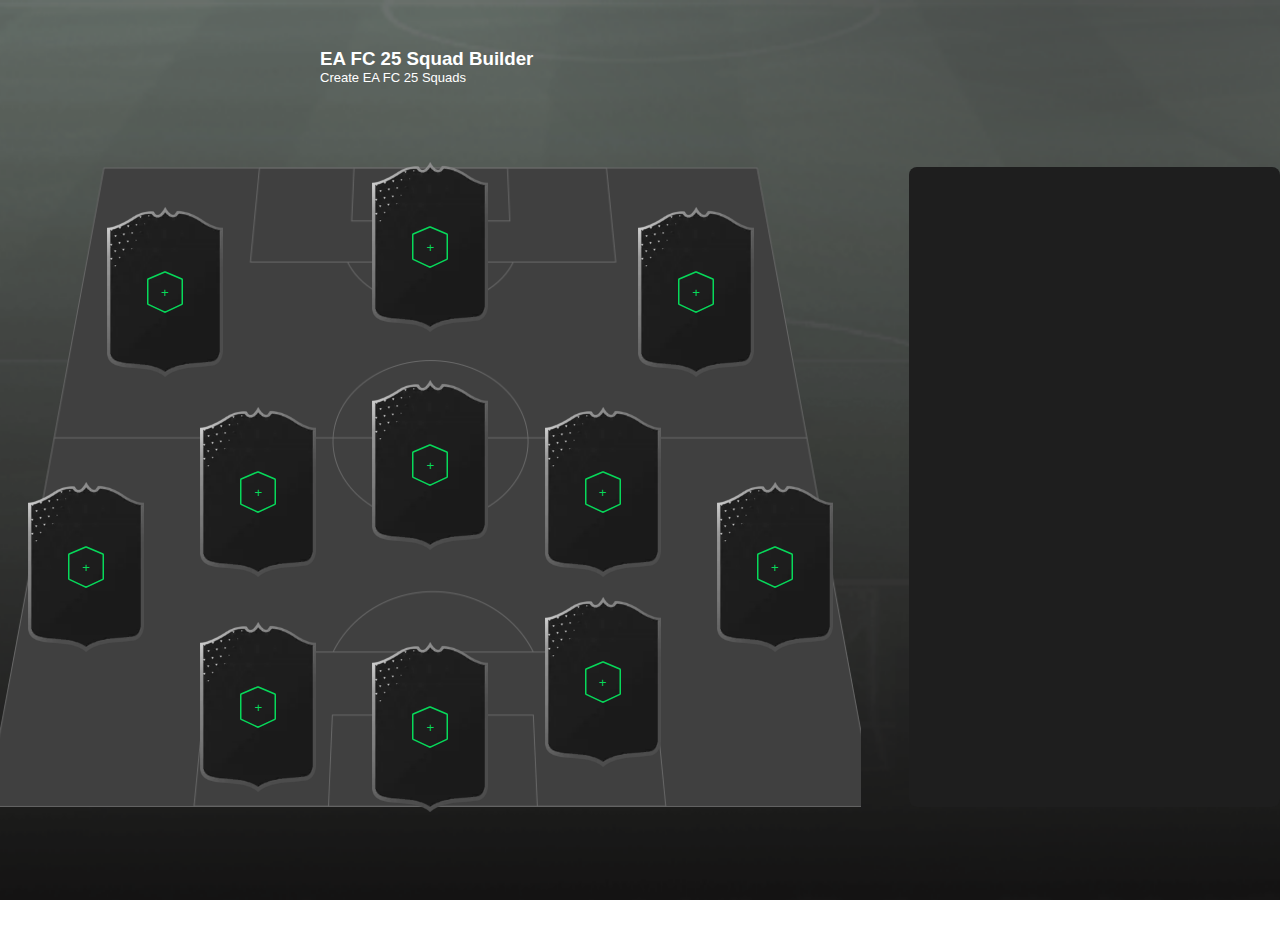
==== page/index.html @ 30680b4f "j ai finie la partie responsive pouur le terrain" ====
<!DOCTYPE html>
<html lang="en">
<head>
    <meta charset="UTF-8">
    <meta name="viewport" content="width=device-width, initial-scale=1.0">
    <title>EA FC 25</title>
    <script src="../script/main.js" defer></script>
</head>
<body>
    <style>
        *{
            margin: 0;
            padding: 0;
            box-sizing: border-box;
        }
        body {
            background-image: url(../src/assets/img/lineup-hero.png);
            background-size: cover;
            background-position: center;
            background-repeat: no-repeat;
            overflow: hidden;
            height: 100vh;
            position: relative;
        }
        .all-container{
            height: 100vh;
        }

        /* Content styles */
        .content {
            
            position: relative;
            z-index: 3; /* Content above the overlay */
            color: white;
            font-family: Arial, sans-serif;
            top: 3em;
            left: 20em;
            
            
        }

        .terrain {
            background-image: url(../src/assets/img/field-bg.png);
            background-size: cover; /* Ensure the field image scales properly */
            background-position: center;
            width: 58em; /* Adjust field width */
            height: 40em; /* Adjust field height */
            position: relative;
            z-index: 3; /* Ensure it is above the blur overlay */
           
            
        }
        .terrain{
            display: grid;
            grid-template-columns: repeat(5,1fr);
            grid-template-rows: repeat(4,1fr);
            place-items: center;
        }


        .container {
            display: flex;
            justify-content: center;
            align-items: center;
            height: 100%;
            z-index: 3; /* Ensure the container is above the overlay */
            position: relative;
            width: 100vw;
            gap: 3em;
        }

        

        .side_bar{
            width: 25em;
            height: 40em;
            background-color: #1e1e1e;
            border-radius: 8px;
        }
        .soutitre{
            font-size: small;
            text-decoration: double;
        }
        .cards-container {
            border: none;
            padding: 0;
            margin: 0;
            position: relative;
            aspect-ratio: 13 / 19;
            height: 170px;
            background: url(../src/assets/img/placeholder-card-normal.webp) no-repeat;
            background-position: center;
            background-size: contain;
            display: flex; /* Use flexbox */
            justify-content: center; /* Horizontally center */
            align-items: center; /* Vertically center */
            color: #07D95A;
        }

        .cards-container:hover {
            filter: drop-shadow(0px 0px 13px rgb(75, 172, 75));
        }

        #gk{
            position: absolute;
            grid-column-start: 3;
            grid-column-end: 4;
            grid-row-start:4 ;
            grid-row-end: 5;
           
        }
        #rb{
            position: absolute;
            grid-column-start: 1;
            grid-column-end: 2;
            grid-row-start:3 ;
            grid-row-end: 4;
        }
        #lb{
            
            position: absolute;
            
            grid-column-start: 5;
            grid-column-end: 6;
            grid-row-start:3 ;
            grid-row-end: 4;
        
        }
        #cb2{
            position: absolute;
            grid-column-start: 2;
            grid-column-end: 3;
            grid-row-start:4 ;
            grid-row-end: 5;
            margin-bottom: 3em;
           
        }
        #cb1{
            position: absolute;
            grid-column-start: 4;
            grid-column-end: 5;
            grid-row-start:4 ;
            grid-row-end: 5;
            bottom: 3em;
           
        }

        #cmr{
            position: absolute;
            grid-column-start: 2;
            grid-column-end: 3;
            grid-row-start:2 ;
            grid-row-end: 3;
            top: 6em;
        }
        #cml{
            position: absolute;
            grid-column-start: 4;
            grid-column-end: 5;
            grid-row-start:2 ;
            grid-row-end: 3;
            top: 6em;
        }
        #cmd{
            position: absolute;
            grid-column-start: 3;
            grid-column-end: 4;
            grid-row-start:2 ;
            grid-row-end: 3;
            top: 4em;
            
        }
        #lw{
            
            position: absolute;
            grid-column-start: 5;
            grid-column-end: 6;
            grid-row-start:1;
            grid-row-end: 2;
            top: 3em;
            right: 8em;
        
        }
        #rw{
            
            position: absolute;
            grid-column-start: 1;
            grid-column-end: 2;
            grid-row-start:1;
            grid-row-end: 2;
            top: 3em;
            left    : 8em;
        
        }
        #st{
            position: absolute;
            grid-column-start: 3;
            grid-column-end: 4;
            grid-row-start:1;
            grid-row-end: 2;

           
        } 
        .plus{
            position: absolute;
        }
    </style>

    <div class="overlay">
    </div>
    <div class="all-container">
        <div class="content">
            <h3>EA FC 25 Squad Builder</h3>
            <p class="soutitre">Create EA FC 25 Squads</p>
        </div>
        <div class="container">
            
            <div class="terrain">
            <button class="cards-container"  id="st">
                <svg class="" viewBox="0 0 36 42" fill="none" width="36"><path d="M18.6275 41.711L18.3137 41.0298C18.1146 41.1215 17.8854 41.1215 17.6863 41.0298L17.3726 41.711L17.6863 41.0298L1.18627 33.4311C0.920355 33.3087 0.75 33.0427 0.75 32.7499V8.7248C0.75 8.42506 0.928458 8.15411 1.20383 8.03575L17.7038 0.943648C17.8929 0.862375 18.1071 0.862375 18.2962 0.943648L34.7962 8.03575C35.0715 8.15411 35.25 8.42506 35.25 8.7248V32.7499C35.25 33.0427 35.0796 33.3087 34.8137 33.4311L18.3137 41.0298L18.6275 41.711Z" stroke="currentColor" stroke-width="1.5"></path></svg>
                <div class="plus">+</div>
            </button> 

            <button class="cards-container" id="rw">
                <svg class="" viewBox="0 0 36 42" fill="none" width="36"><path d="M18.6275 41.711L18.3137 41.0298C18.1146 41.1215 17.8854 41.1215 17.6863 41.0298L17.3726 41.711L17.6863 41.0298L1.18627 33.4311C0.920355 33.3087 0.75 33.0427 0.75 32.7499V8.7248C0.75 8.42506 0.928458 8.15411 1.20383 8.03575L17.7038 0.943648C17.8929 0.862375 18.1071 0.862375 18.2962 0.943648L34.7962 8.03575C35.0715 8.15411 35.25 8.42506 35.25 8.7248V32.7499C35.25 33.0427 35.0796 33.3087 34.8137 33.4311L18.3137 41.0298L18.6275 41.711Z" stroke="currentColor" stroke-width="1.5"></path></svg>
                <div class="plus">+</div>
            </button>

            <button class="cards-container" id="lw">
                <svg class="" viewBox="0 0 36 42" fill="none" width="36"><path d="M18.6275 41.711L18.3137 41.0298C18.1146 41.1215 17.8854 41.1215 17.6863 41.0298L17.3726 41.711L17.6863 41.0298L1.18627 33.4311C0.920355 33.3087 0.75 33.0427 0.75 32.7499V8.7248C0.75 8.42506 0.928458 8.15411 1.20383 8.03575L17.7038 0.943648C17.8929 0.862375 18.1071 0.862375 18.2962 0.943648L34.7962 8.03575C35.0715 8.15411 35.25 8.42506 35.25 8.7248V32.7499C35.25 33.0427 35.0796 33.3087 34.8137 33.4311L18.3137 41.0298L18.6275 41.711Z" stroke="currentColor" stroke-width="1.5"></path></svg>
                <div class="plus">+</div>
            </button>

            <button class="cards-container" id="cmd">
                <svg class="" viewBox="0 0 36 42" fill="none" width="36"><path d="M18.6275 41.711L18.3137 41.0298C18.1146 41.1215 17.8854 41.1215 17.6863 41.0298L17.3726 41.711L17.6863 41.0298L1.18627 33.4311C0.920355 33.3087 0.75 33.0427 0.75 32.7499V8.7248C0.75 8.42506 0.928458 8.15411 1.20383 8.03575L17.7038 0.943648C17.8929 0.862375 18.1071 0.862375 18.2962 0.943648L34.7962 8.03575C35.0715 8.15411 35.25 8.42506 35.25 8.7248V32.7499C35.25 33.0427 35.0796 33.3087 34.8137 33.4311L18.3137 41.0298L18.6275 41.711Z" stroke="currentColor" stroke-width="1.5"></path></svg>
                <div class="plus">+</div>
            </button>

            <button class="cards-container" id="cml">
                <svg class="" viewBox="0 0 36 42" fill="none" width="36"><path d="M18.6275 41.711L18.3137 41.0298C18.1146 41.1215 17.8854 41.1215 17.6863 41.0298L17.3726 41.711L17.6863 41.0298L1.18627 33.4311C0.920355 33.3087 0.75 33.0427 0.75 32.7499V8.7248C0.75 8.42506 0.928458 8.15411 1.20383 8.03575L17.7038 0.943648C17.8929 0.862375 18.1071 0.862375 18.2962 0.943648L34.7962 8.03575C35.0715 8.15411 35.25 8.42506 35.25 8.7248V32.7499C35.25 33.0427 35.0796 33.3087 34.8137 33.4311L18.3137 41.0298L18.6275 41.711Z" stroke="currentColor" stroke-width="1.5"></path></svg>
                <div class="plus">+</div>
            </button>

            <button class="cards-container" id="cmr">
                <svg class="" viewBox="0 0 36 42" fill="none" width="36"><path d="M18.6275 41.711L18.3137 41.0298C18.1146 41.1215 17.8854 41.1215 17.6863 41.0298L17.3726 41.711L17.6863 41.0298L1.18627 33.4311C0.920355 33.3087 0.75 33.0427 0.75 32.7499V8.7248C0.75 8.42506 0.928458 8.15411 1.20383 8.03575L17.7038 0.943648C17.8929 0.862375 18.1071 0.862375 18.2962 0.943648L34.7962 8.03575C35.0715 8.15411 35.25 8.42506 35.25 8.7248V32.7499C35.25 33.0427 35.0796 33.3087 34.8137 33.4311L18.3137 41.0298L18.6275 41.711Z" stroke="currentColor" stroke-width="1.5"></path></svg>
                <div class="plus">+</div>
            </button>

            <button class="cards-container" id="cb1">
                <svg class="" viewBox="0 0 36 42" fill="none" width="36"><path d="M18.6275 41.711L18.3137 41.0298C18.1146 41.1215 17.8854 41.1215 17.6863 41.0298L17.3726 41.711L17.6863 41.0298L1.18627 33.4311C0.920355 33.3087 0.75 33.0427 0.75 32.7499V8.7248C0.75 8.42506 0.928458 8.15411 1.20383 8.03575L17.7038 0.943648C17.8929 0.862375 18.1071 0.862375 18.2962 0.943648L34.7962 8.03575C35.0715 8.15411 35.25 8.42506 35.25 8.7248V32.7499C35.25 33.0427 35.0796 33.3087 34.8137 33.4311L18.3137 41.0298L18.6275 41.711Z" stroke="currentColor" stroke-width="1.5"></path></svg>
                <div class="plus">+</div>
            </button>

            <button class="cards-container" id="cb2">
                <svg class="" viewBox="0 0 36 42" fill="none" width="36"><path d="M18.6275 41.711L18.3137 41.0298C18.1146 41.1215 17.8854 41.1215 17.6863 41.0298L17.3726 41.711L17.6863 41.0298L1.18627 33.4311C0.920355 33.3087 0.75 33.0427 0.75 32.7499V8.7248C0.75 8.42506 0.928458 8.15411 1.20383 8.03575L17.7038 0.943648C17.8929 0.862375 18.1071 0.862375 18.2962 0.943648L34.7962 8.03575C35.0715 8.15411 35.25 8.42506 35.25 8.7248V32.7499C35.25 33.0427 35.0796 33.3087 34.8137 33.4311L18.3137 41.0298L18.6275 41.711Z" stroke="currentColor" stroke-width="1.5"></path></svg>
                <div class="plus">+</div>
            </button> 

            <button class="cards-container" id="lb">
                <svg class="" viewBox="0 0 36 42" fill="none" width="36"><path d="M18.6275 41.711L18.3137 41.0298C18.1146 41.1215 17.8854 41.1215 17.6863 41.0298L17.3726 41.711L17.6863 41.0298L1.18627 33.4311C0.920355 33.3087 0.75 33.0427 0.75 32.7499V8.7248C0.75 8.42506 0.928458 8.15411 1.20383 8.03575L17.7038 0.943648C17.8929 0.862375 18.1071 0.862375 18.2962 0.943648L34.7962 8.03575C35.0715 8.15411 35.25 8.42506 35.25 8.7248V32.7499C35.25 33.0427 35.0796 33.3087 34.8137 33.4311L18.3137 41.0298L18.6275 41.711Z" stroke="currentColor" stroke-width="1.5"></path></svg>
                <div class="plus">+</div>
            </button> 

            <button class="cards-container" id="rb">
                <svg class="" viewBox="0 0 36 42" fill="none" width="36"><path d="M18.6275 41.711L18.3137 41.0298C18.1146 41.1215 17.8854 41.1215 17.6863 41.0298L17.3726 41.711L17.6863 41.0298L1.18627 33.4311C0.920355 33.3087 0.75 33.0427 0.75 32.7499V8.7248C0.75 8.42506 0.928458 8.15411 1.20383 8.03575L17.7038 0.943648C17.8929 0.862375 18.1071 0.862375 18.2962 0.943648L34.7962 8.03575C35.0715 8.15411 35.25 8.42506 35.25 8.7248V32.7499C35.25 33.0427 35.0796 33.3087 34.8137 33.4311L18.3137 41.0298L18.6275 41.711Z" stroke="currentColor" stroke-width="1.5"></path></svg>
                <div class="plus">+</div>
            </button>

            <button class="cards-container" id="gk">
                <svg class="" viewBox="0 0 36 42" fill="none" width="36"><path d="M18.6275 41.711L18.3137 41.0298C18.1146 41.1215 17.8854 41.1215 17.6863 41.0298L17.3726 41.711L17.6863 41.0298L1.18627 33.4311C0.920355 33.3087 0.75 33.0427 0.75 32.7499V8.7248C0.75 8.42506 0.928458 8.15411 1.20383 8.03575L17.7038 0.943648C17.8929 0.862375 18.1071 0.862375 18.2962 0.943648L34.7962 8.03575C35.0715 8.15411 35.25 8.42506 35.25 8.7248V32.7499C35.25 33.0427 35.0796 33.3087 34.8137 33.4311L18.3137 41.0298L18.6275 41.711Z" stroke="currentColor" stroke-width="1.5"></path></svg>
                <div class="plus">+</div>
            </button>

            </div>
            <div class="side_bar"></div>
        </div>
    </div>
</body>
</html>
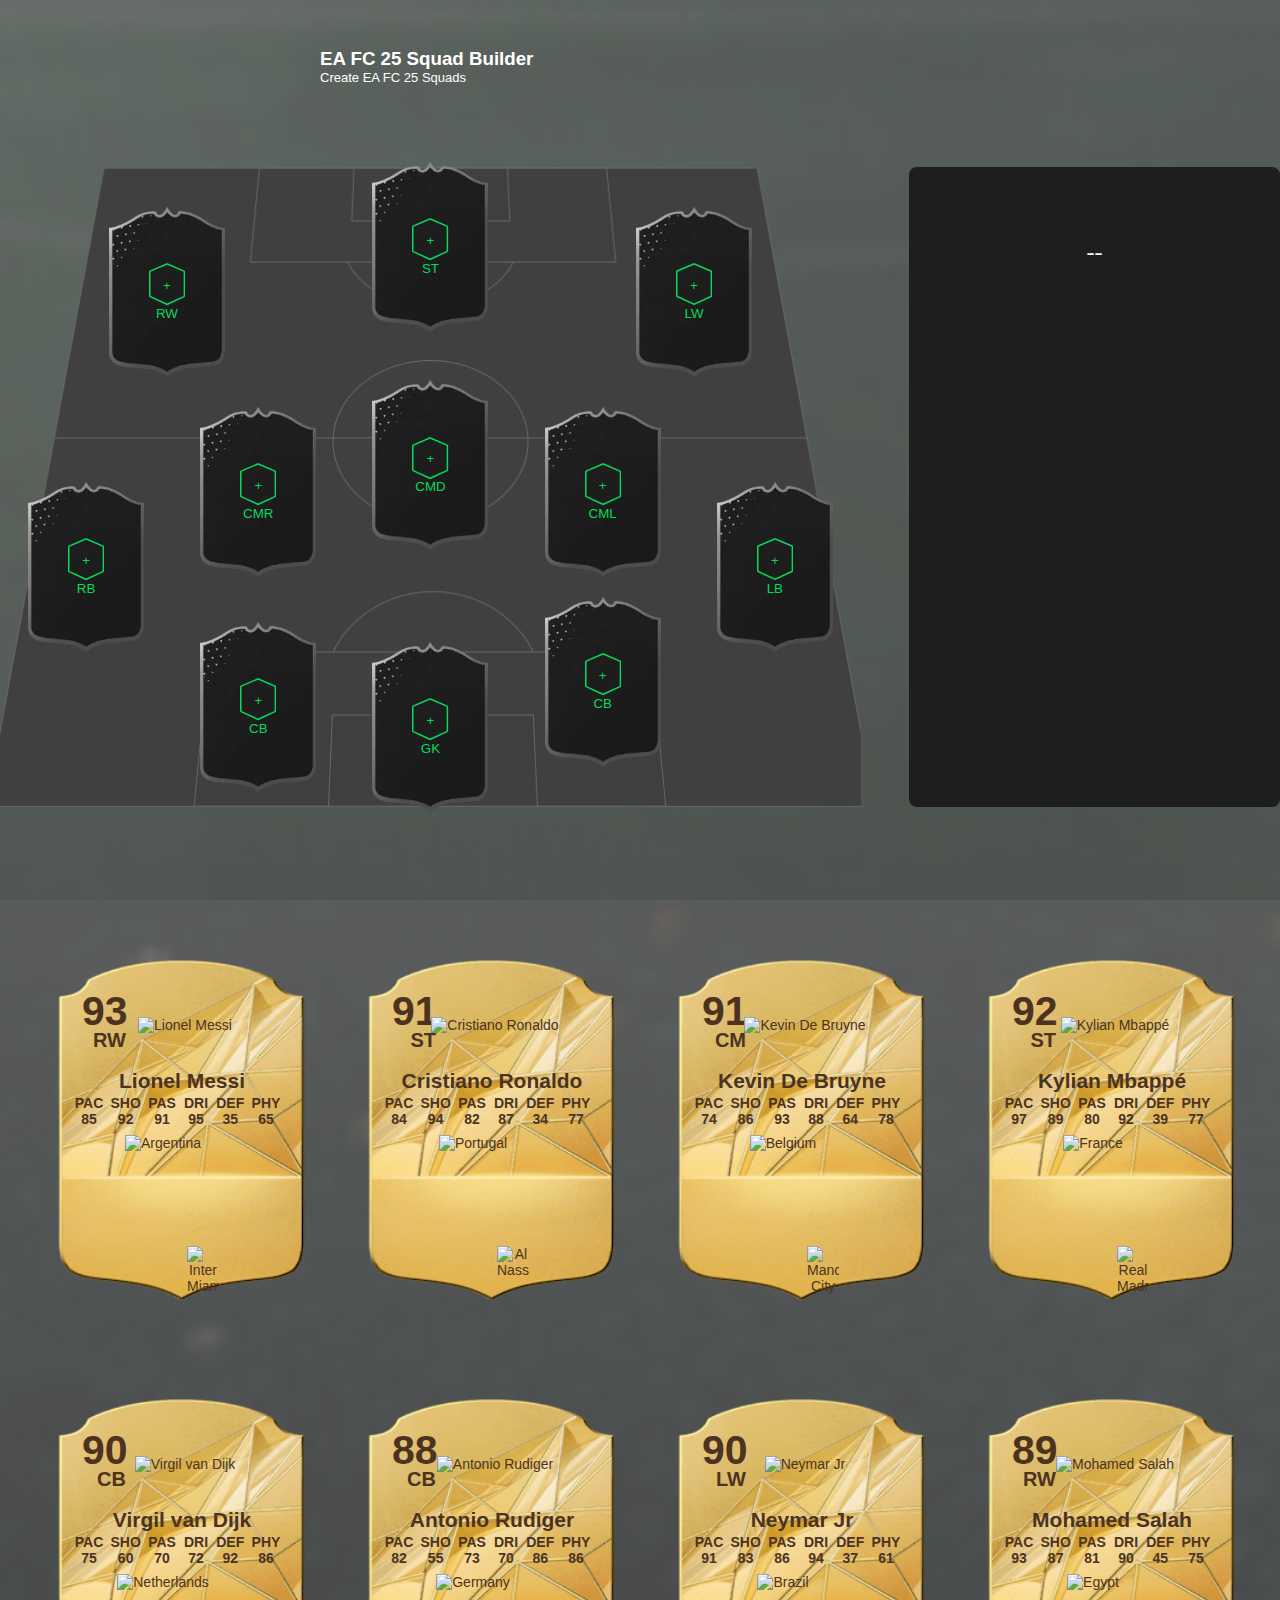
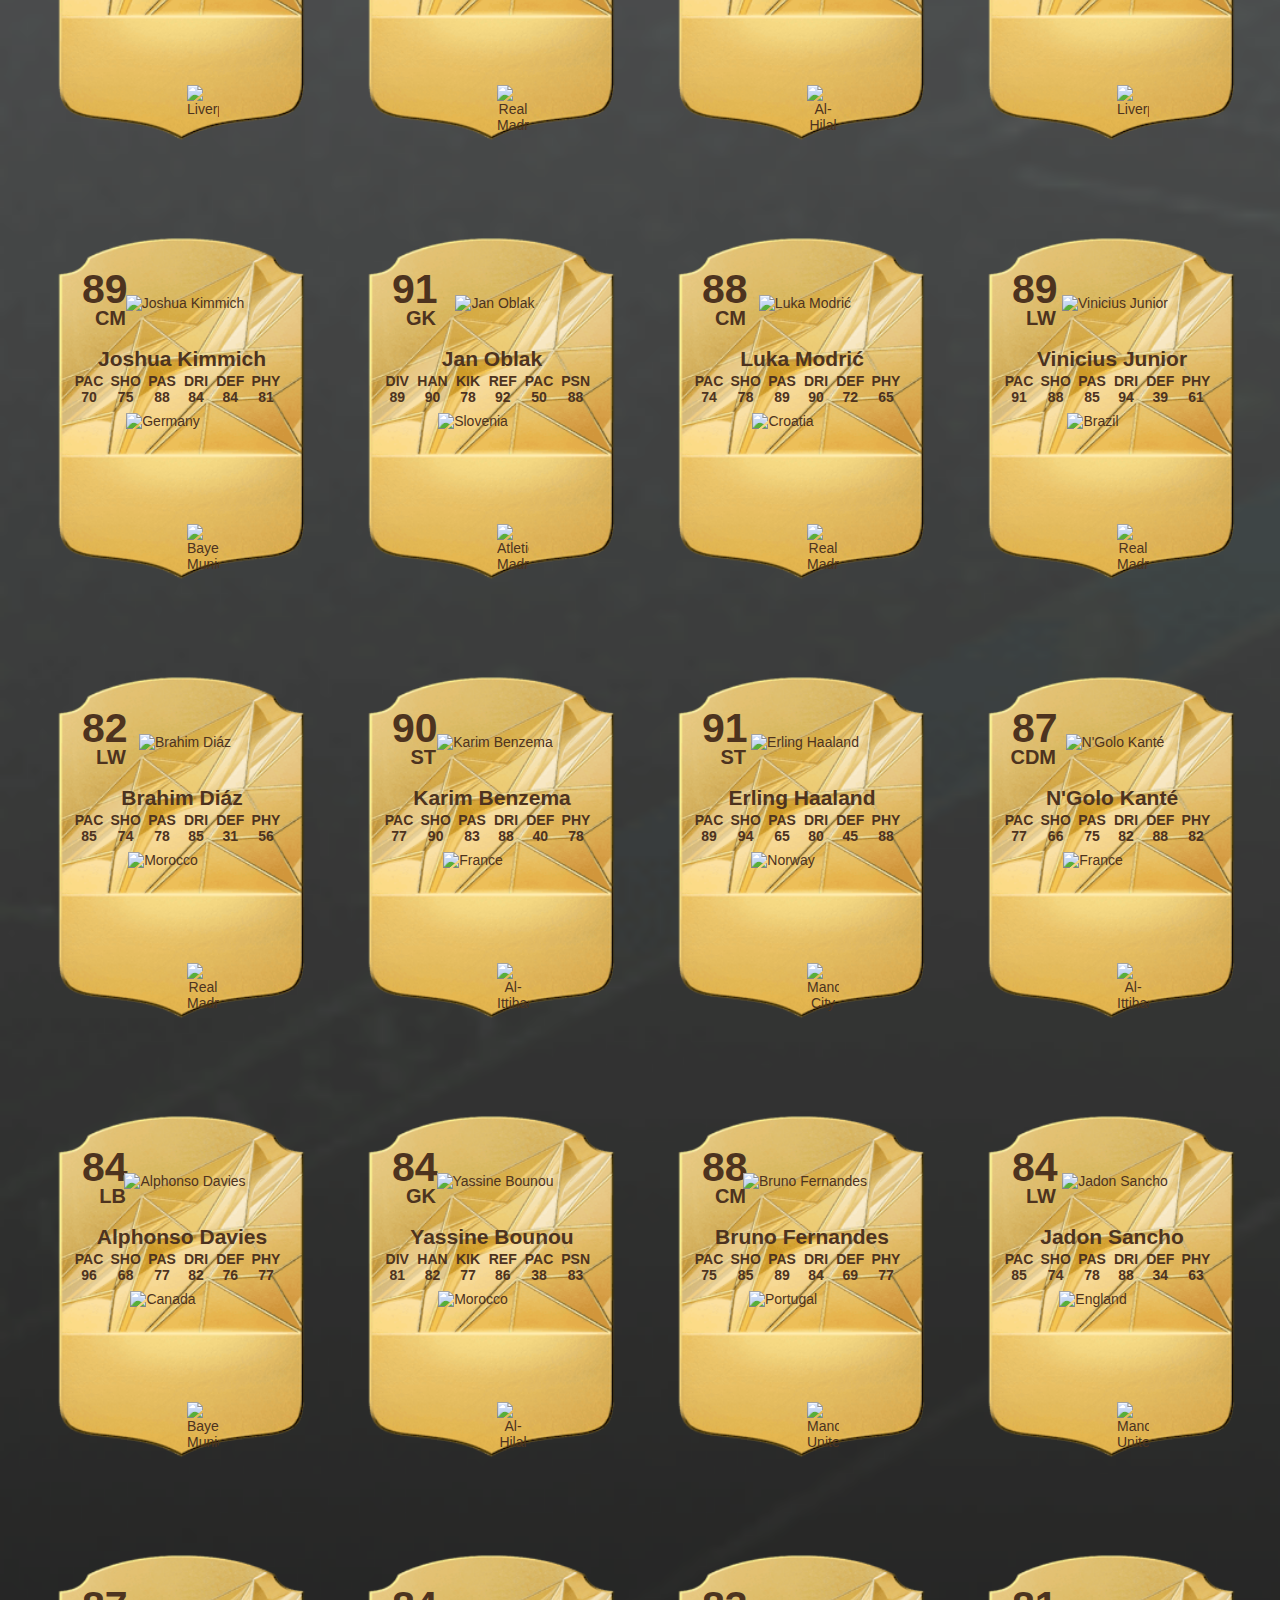
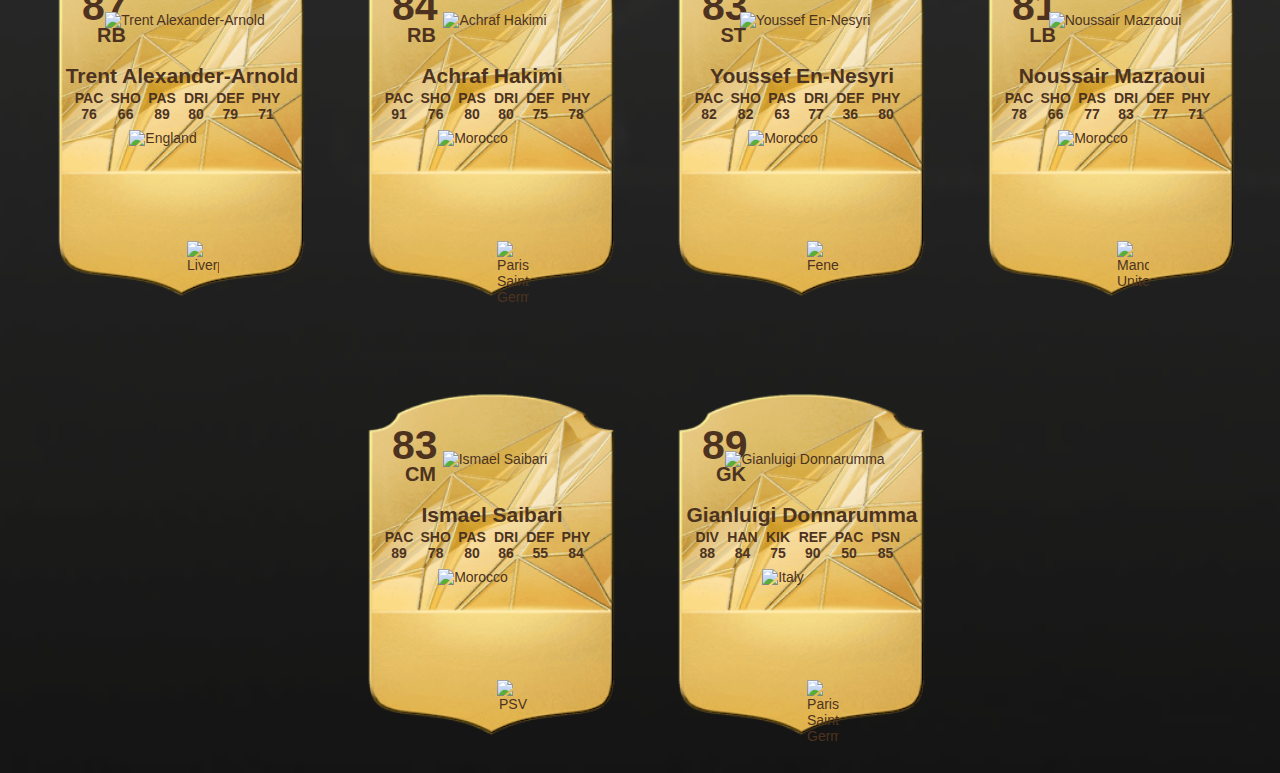
==== commit 5da38458: "les cardts des joueure sont pres" ====
--- a/page/index.html
+++ b/page/index.html
@@ -4,210 +4,13 @@
     <meta charset="UTF-8">
     <meta name="viewport" content="width=device-width, initial-scale=1.0">
     <title>EA FC 25</title>
+    <link rel="stylesheet" href="../styll/styl.css">
     <script src="../script/main.js" defer></script>
 </head>
 <body>
     <style>
-        *{
-            margin: 0;
-            padding: 0;
-            box-sizing: border-box;
-        }
-        body {
-            background-image: url(../src/assets/img/lineup-hero.png);
-            background-size: cover;
-            background-position: center;
-            background-repeat: no-repeat;
-            overflow: hidden;
-            height: 100vh;
-            position: relative;
-        }
-        .all-container{
-            height: 100vh;
-        }
-
-        /* Content styles */
-        .content {
-            
-            position: relative;
-            z-index: 3; /* Content above the overlay */
-            color: white;
-            font-family: Arial, sans-serif;
-            top: 3em;
-            left: 20em;
-            
-            
-        }
-
-        .terrain {
-            background-image: url(../src/assets/img/field-bg.png);
-            background-size: cover; /* Ensure the field image scales properly */
-            background-position: center;
-            width: 58em; /* Adjust field width */
-            height: 40em; /* Adjust field height */
-            position: relative;
-            z-index: 3; /* Ensure it is above the blur overlay */
-           
-            
-        }
-        .terrain{
-            display: grid;
-            grid-template-columns: repeat(5,1fr);
-            grid-template-rows: repeat(4,1fr);
-            place-items: center;
-        }
-
-
-        .container {
-            display: flex;
-            justify-content: center;
-            align-items: center;
-            height: 100%;
-            z-index: 3; /* Ensure the container is above the overlay */
-            position: relative;
-            width: 100vw;
-            gap: 3em;
-        }
-
         
-
-        .side_bar{
-            width: 25em;
-            height: 40em;
-            background-color: #1e1e1e;
-            border-radius: 8px;
-        }
-        .soutitre{
-            font-size: small;
-            text-decoration: double;
-        }
-        .cards-container {
-            border: none;
-            padding: 0;
-            margin: 0;
-            position: relative;
-            aspect-ratio: 13 / 19;
-            height: 170px;
-            background: url(../src/assets/img/placeholder-card-normal.webp) no-repeat;
-            background-position: center;
-            background-size: contain;
-            display: flex; /* Use flexbox */
-            justify-content: center; /* Horizontally center */
-            align-items: center; /* Vertically center */
-            color: #07D95A;
-        }
-
-        .cards-container:hover {
-            filter: drop-shadow(0px 0px 13px rgb(75, 172, 75));
-        }
-
-        #gk{
-            position: absolute;
-            grid-column-start: 3;
-            grid-column-end: 4;
-            grid-row-start:4 ;
-            grid-row-end: 5;
-           
-        }
-        #rb{
-            position: absolute;
-            grid-column-start: 1;
-            grid-column-end: 2;
-            grid-row-start:3 ;
-            grid-row-end: 4;
-        }
-        #lb{
-            
-            position: absolute;
-            
-            grid-column-start: 5;
-            grid-column-end: 6;
-            grid-row-start:3 ;
-            grid-row-end: 4;
-        
-        }
-        #cb2{
-            position: absolute;
-            grid-column-start: 2;
-            grid-column-end: 3;
-            grid-row-start:4 ;
-            grid-row-end: 5;
-            margin-bottom: 3em;
-           
-        }
-        #cb1{
-            position: absolute;
-            grid-column-start: 4;
-            grid-column-end: 5;
-            grid-row-start:4 ;
-            grid-row-end: 5;
-            bottom: 3em;
-           
-        }
-
-        #cmr{
-            position: absolute;
-            grid-column-start: 2;
-            grid-column-end: 3;
-            grid-row-start:2 ;
-            grid-row-end: 3;
-            top: 6em;
-        }
-        #cml{
-            position: absolute;
-            grid-column-start: 4;
-            grid-column-end: 5;
-            grid-row-start:2 ;
-            grid-row-end: 3;
-            top: 6em;
-        }
-        #cmd{
-            position: absolute;
-            grid-column-start: 3;
-            grid-column-end: 4;
-            grid-row-start:2 ;
-            grid-row-end: 3;
-            top: 4em;
-            
-        }
-        #lw{
-            
-            position: absolute;
-            grid-column-start: 5;
-            grid-column-end: 6;
-            grid-row-start:1;
-            grid-row-end: 2;
-            top: 3em;
-            right: 8em;
-        
-        }
-        #rw{
-            
-            position: absolute;
-            grid-column-start: 1;
-            grid-column-end: 2;
-            grid-row-start:1;
-            grid-row-end: 2;
-            top: 3em;
-            left    : 8em;
-        
-        }
-        #st{
-            position: absolute;
-            grid-column-start: 3;
-            grid-column-end: 4;
-            grid-row-start:1;
-            grid-row-end: 2;
-
-           
-        } 
-        .plus{
-            position: absolute;
-        }
-    </style>
-
-    <div class="overlay">
-    </div>
+    </style>    
     <div class="all-container">
         <div class="content">
             <h3>EA FC 25 Squad Builder</h3>
@@ -217,63 +20,79 @@
             
             <div class="terrain">
             <button class="cards-container"  id="st">
-                <svg class="" viewBox="0 0 36 42" fill="none" width="36"><path d="M18.6275 41.711L18.3137 41.0298C18.1146 41.1215 17.8854 41.1215 17.6863 41.0298L17.3726 41.711L17.6863 41.0298L1.18627 33.4311C0.920355 33.3087 0.75 33.0427 0.75 32.7499V8.7248C0.75 8.42506 0.928458 8.15411 1.20383 8.03575L17.7038 0.943648C17.8929 0.862375 18.1071 0.862375 18.2962 0.943648L34.7962 8.03575C35.0715 8.15411 35.25 8.42506 35.25 8.7248V32.7499C35.25 33.0427 35.0796 33.3087 34.8137 33.4311L18.3137 41.0298L18.6275 41.711Z" stroke="currentColor" stroke-width="1.5"></path></svg>
+                <svg class="" viewBox="0 0 36 42" fill="none" width="30%"><path d="M18.6275 41.711L18.3137 41.0298C18.1146 41.1215 17.8854 41.1215 17.6863 41.0298L17.3726 41.711L17.6863 41.0298L1.18627 33.4311C0.920355 33.3087 0.75 33.0427 0.75 32.7499V8.7248C0.75 8.42506 0.928458 8.15411 1.20383 8.03575L17.7038 0.943648C17.8929 0.862375 18.1071 0.862375 18.2962 0.943648L34.7962 8.03575C35.0715 8.15411 35.25 8.42506 35.25 8.7248V32.7499C35.25 33.0427 35.0796 33.3087 34.8137 33.4311L18.3137 41.0298L18.6275 41.711Z" stroke="currentColor" stroke-width="1.5"></path></svg>
                 <div class="plus">+</div>
+                <span class="positions">ST</span>
             </button> 
 
             <button class="cards-container" id="rw">
-                <svg class="" viewBox="0 0 36 42" fill="none" width="36"><path d="M18.6275 41.711L18.3137 41.0298C18.1146 41.1215 17.8854 41.1215 17.6863 41.0298L17.3726 41.711L17.6863 41.0298L1.18627 33.4311C0.920355 33.3087 0.75 33.0427 0.75 32.7499V8.7248C0.75 8.42506 0.928458 8.15411 1.20383 8.03575L17.7038 0.943648C17.8929 0.862375 18.1071 0.862375 18.2962 0.943648L34.7962 8.03575C35.0715 8.15411 35.25 8.42506 35.25 8.7248V32.7499C35.25 33.0427 35.0796 33.3087 34.8137 33.4311L18.3137 41.0298L18.6275 41.711Z" stroke="currentColor" stroke-width="1.5"></path></svg>
+                <svg class="" viewBox="0 0 36 42" fill="none" width="30%"><path d="M18.6275 41.711L18.3137 41.0298C18.1146 41.1215 17.8854 41.1215 17.6863 41.0298L17.3726 41.711L17.6863 41.0298L1.18627 33.4311C0.920355 33.3087 0.75 33.0427 0.75 32.7499V8.7248C0.75 8.42506 0.928458 8.15411 1.20383 8.03575L17.7038 0.943648C17.8929 0.862375 18.1071 0.862375 18.2962 0.943648L34.7962 8.03575C35.0715 8.15411 35.25 8.42506 35.25 8.7248V32.7499C35.25 33.0427 35.0796 33.3087 34.8137 33.4311L18.3137 41.0298L18.6275 41.711Z" stroke="currentColor" stroke-width="1.5"></path></svg>
                 <div class="plus">+</div>
+                <span class="positions">RW</span>
             </button>
 
             <button class="cards-container" id="lw">
-                <svg class="" viewBox="0 0 36 42" fill="none" width="36"><path d="M18.6275 41.711L18.3137 41.0298C18.1146 41.1215 17.8854 41.1215 17.6863 41.0298L17.3726 41.711L17.6863 41.0298L1.18627 33.4311C0.920355 33.3087 0.75 33.0427 0.75 32.7499V8.7248C0.75 8.42506 0.928458 8.15411 1.20383 8.03575L17.7038 0.943648C17.8929 0.862375 18.1071 0.862375 18.2962 0.943648L34.7962 8.03575C35.0715 8.15411 35.25 8.42506 35.25 8.7248V32.7499C35.25 33.0427 35.0796 33.3087 34.8137 33.4311L18.3137 41.0298L18.6275 41.711Z" stroke="currentColor" stroke-width="1.5"></path></svg>
+                <svg class="" viewBox="0 0 36 42" fill="none" width="30%"><path d="M18.6275 41.711L18.3137 41.0298C18.1146 41.1215 17.8854 41.1215 17.6863 41.0298L17.3726 41.711L17.6863 41.0298L1.18627 33.4311C0.920355 33.3087 0.75 33.0427 0.75 32.7499V8.7248C0.75 8.42506 0.928458 8.15411 1.20383 8.03575L17.7038 0.943648C17.8929 0.862375 18.1071 0.862375 18.2962 0.943648L34.7962 8.03575C35.0715 8.15411 35.25 8.42506 35.25 8.7248V32.7499C35.25 33.0427 35.0796 33.3087 34.8137 33.4311L18.3137 41.0298L18.6275 41.711Z" stroke="currentColor" stroke-width="1.5"></path></svg>
                 <div class="plus">+</div>
+                <span class="positions">LW</span>
             </button>
 
             <button class="cards-container" id="cmd">
-                <svg class="" viewBox="0 0 36 42" fill="none" width="36"><path d="M18.6275 41.711L18.3137 41.0298C18.1146 41.1215 17.8854 41.1215 17.6863 41.0298L17.3726 41.711L17.6863 41.0298L1.18627 33.4311C0.920355 33.3087 0.75 33.0427 0.75 32.7499V8.7248C0.75 8.42506 0.928458 8.15411 1.20383 8.03575L17.7038 0.943648C17.8929 0.862375 18.1071 0.862375 18.2962 0.943648L34.7962 8.03575C35.0715 8.15411 35.25 8.42506 35.25 8.7248V32.7499C35.25 33.0427 35.0796 33.3087 34.8137 33.4311L18.3137 41.0298L18.6275 41.711Z" stroke="currentColor" stroke-width="1.5"></path></svg>
+                <svg class="" viewBox="0 0 36 42" fill="none" width="30%"><path d="M18.6275 41.711L18.3137 41.0298C18.1146 41.1215 17.8854 41.1215 17.6863 41.0298L17.3726 41.711L17.6863 41.0298L1.18627 33.4311C0.920355 33.3087 0.75 33.0427 0.75 32.7499V8.7248C0.75 8.42506 0.928458 8.15411 1.20383 8.03575L17.7038 0.943648C17.8929 0.862375 18.1071 0.862375 18.2962 0.943648L34.7962 8.03575C35.0715 8.15411 35.25 8.42506 35.25 8.7248V32.7499C35.25 33.0427 35.0796 33.3087 34.8137 33.4311L18.3137 41.0298L18.6275 41.711Z" stroke="currentColor" stroke-width="1.5"></path></svg>
                 <div class="plus">+</div>
+                <span class="positions">CMD</span>
             </button>
 
             <button class="cards-container" id="cml">
-                <svg class="" viewBox="0 0 36 42" fill="none" width="36"><path d="M18.6275 41.711L18.3137 41.0298C18.1146 41.1215 17.8854 41.1215 17.6863 41.0298L17.3726 41.711L17.6863 41.0298L1.18627 33.4311C0.920355 33.3087 0.75 33.0427 0.75 32.7499V8.7248C0.75 8.42506 0.928458 8.15411 1.20383 8.03575L17.7038 0.943648C17.8929 0.862375 18.1071 0.862375 18.2962 0.943648L34.7962 8.03575C35.0715 8.15411 35.25 8.42506 35.25 8.7248V32.7499C35.25 33.0427 35.0796 33.3087 34.8137 33.4311L18.3137 41.0298L18.6275 41.711Z" stroke="currentColor" stroke-width="1.5"></path></svg>
+                <svg class="" viewBox="0 0 36 42" fill="none" width="30%"><path d="M18.6275 41.711L18.3137 41.0298C18.1146 41.1215 17.8854 41.1215 17.6863 41.0298L17.3726 41.711L17.6863 41.0298L1.18627 33.4311C0.920355 33.3087 0.75 33.0427 0.75 32.7499V8.7248C0.75 8.42506 0.928458 8.15411 1.20383 8.03575L17.7038 0.943648C17.8929 0.862375 18.1071 0.862375 18.2962 0.943648L34.7962 8.03575C35.0715 8.15411 35.25 8.42506 35.25 8.7248V32.7499C35.25 33.0427 35.0796 33.3087 34.8137 33.4311L18.3137 41.0298L18.6275 41.711Z" stroke="currentColor" stroke-width="1.5"></path></svg>
                 <div class="plus">+</div>
+                <span class="positions">CML</span>
             </button>
 
             <button class="cards-container" id="cmr">
-                <svg class="" viewBox="0 0 36 42" fill="none" width="36"><path d="M18.6275 41.711L18.3137 41.0298C18.1146 41.1215 17.8854 41.1215 17.6863 41.0298L17.3726 41.711L17.6863 41.0298L1.18627 33.4311C0.920355 33.3087 0.75 33.0427 0.75 32.7499V8.7248C0.75 8.42506 0.928458 8.15411 1.20383 8.03575L17.7038 0.943648C17.8929 0.862375 18.1071 0.862375 18.2962 0.943648L34.7962 8.03575C35.0715 8.15411 35.25 8.42506 35.25 8.7248V32.7499C35.25 33.0427 35.0796 33.3087 34.8137 33.4311L18.3137 41.0298L18.6275 41.711Z" stroke="currentColor" stroke-width="1.5"></path></svg>
+                <svg class="" viewBox="0 0 36 42" fill="none" width="30%"><path d="M18.6275 41.711L18.3137 41.0298C18.1146 41.1215 17.8854 41.1215 17.6863 41.0298L17.3726 41.711L17.6863 41.0298L1.18627 33.4311C0.920355 33.3087 0.75 33.0427 0.75 32.7499V8.7248C0.75 8.42506 0.928458 8.15411 1.20383 8.03575L17.7038 0.943648C17.8929 0.862375 18.1071 0.862375 18.2962 0.943648L34.7962 8.03575C35.0715 8.15411 35.25 8.42506 35.25 8.7248V32.7499C35.25 33.0427 35.0796 33.3087 34.8137 33.4311L18.3137 41.0298L18.6275 41.711Z" stroke="currentColor" stroke-width="1.5"></path></svg>
                 <div class="plus">+</div>
+                <span class="positions">CMR</span>
             </button>
 
             <button class="cards-container" id="cb1">
-                <svg class="" viewBox="0 0 36 42" fill="none" width="36"><path d="M18.6275 41.711L18.3137 41.0298C18.1146 41.1215 17.8854 41.1215 17.6863 41.0298L17.3726 41.711L17.6863 41.0298L1.18627 33.4311C0.920355 33.3087 0.75 33.0427 0.75 32.7499V8.7248C0.75 8.42506 0.928458 8.15411 1.20383 8.03575L17.7038 0.943648C17.8929 0.862375 18.1071 0.862375 18.2962 0.943648L34.7962 8.03575C35.0715 8.15411 35.25 8.42506 35.25 8.7248V32.7499C35.25 33.0427 35.0796 33.3087 34.8137 33.4311L18.3137 41.0298L18.6275 41.711Z" stroke="currentColor" stroke-width="1.5"></path></svg>
+                <svg class="" viewBox="0 0 36 42" fill="none" width="30%"><path d="M18.6275 41.711L18.3137 41.0298C18.1146 41.1215 17.8854 41.1215 17.6863 41.0298L17.3726 41.711L17.6863 41.0298L1.18627 33.4311C0.920355 33.3087 0.75 33.0427 0.75 32.7499V8.7248C0.75 8.42506 0.928458 8.15411 1.20383 8.03575L17.7038 0.943648C17.8929 0.862375 18.1071 0.862375 18.2962 0.943648L34.7962 8.03575C35.0715 8.15411 35.25 8.42506 35.25 8.7248V32.7499C35.25 33.0427 35.0796 33.3087 34.8137 33.4311L18.3137 41.0298L18.6275 41.711Z" stroke="currentColor" stroke-width="1.5"></path></svg>
                 <div class="plus">+</div>
+                <span class="positions">CB</span>
             </button>
 
             <button class="cards-container" id="cb2">
-                <svg class="" viewBox="0 0 36 42" fill="none" width="36"><path d="M18.6275 41.711L18.3137 41.0298C18.1146 41.1215 17.8854 41.1215 17.6863 41.0298L17.3726 41.711L17.6863 41.0298L1.18627 33.4311C0.920355 33.3087 0.75 33.0427 0.75 32.7499V8.7248C0.75 8.42506 0.928458 8.15411 1.20383 8.03575L17.7038 0.943648C17.8929 0.862375 18.1071 0.862375 18.2962 0.943648L34.7962 8.03575C35.0715 8.15411 35.25 8.42506 35.25 8.7248V32.7499C35.25 33.0427 35.0796 33.3087 34.8137 33.4311L18.3137 41.0298L18.6275 41.711Z" stroke="currentColor" stroke-width="1.5"></path></svg>
+                <svg class="" viewBox="0 0 36 42" fill="none" width="30%"><path d="M18.6275 41.711L18.3137 41.0298C18.1146 41.1215 17.8854 41.1215 17.6863 41.0298L17.3726 41.711L17.6863 41.0298L1.18627 33.4311C0.920355 33.3087 0.75 33.0427 0.75 32.7499V8.7248C0.75 8.42506 0.928458 8.15411 1.20383 8.03575L17.7038 0.943648C17.8929 0.862375 18.1071 0.862375 18.2962 0.943648L34.7962 8.03575C35.0715 8.15411 35.25 8.42506 35.25 8.7248V32.7499C35.25 33.0427 35.0796 33.3087 34.8137 33.4311L18.3137 41.0298L18.6275 41.711Z" stroke="currentColor" stroke-width="1.5"></path></svg>
                 <div class="plus">+</div>
+                <span class="positions">CB</span>
             </button> 
 
             <button class="cards-container" id="lb">
-                <svg class="" viewBox="0 0 36 42" fill="none" width="36"><path d="M18.6275 41.711L18.3137 41.0298C18.1146 41.1215 17.8854 41.1215 17.6863 41.0298L17.3726 41.711L17.6863 41.0298L1.18627 33.4311C0.920355 33.3087 0.75 33.0427 0.75 32.7499V8.7248C0.75 8.42506 0.928458 8.15411 1.20383 8.03575L17.7038 0.943648C17.8929 0.862375 18.1071 0.862375 18.2962 0.943648L34.7962 8.03575C35.0715 8.15411 35.25 8.42506 35.25 8.7248V32.7499C35.25 33.0427 35.0796 33.3087 34.8137 33.4311L18.3137 41.0298L18.6275 41.711Z" stroke="currentColor" stroke-width="1.5"></path></svg>
+                <svg class="" viewBox="0 0 36 42" fill="none" width="30%"><path d="M18.6275 41.711L18.3137 41.0298C18.1146 41.1215 17.8854 41.1215 17.6863 41.0298L17.3726 41.711L17.6863 41.0298L1.18627 33.4311C0.920355 33.3087 0.75 33.0427 0.75 32.7499V8.7248C0.75 8.42506 0.928458 8.15411 1.20383 8.03575L17.7038 0.943648C17.8929 0.862375 18.1071 0.862375 18.2962 0.943648L34.7962 8.03575C35.0715 8.15411 35.25 8.42506 35.25 8.7248V32.7499C35.25 33.0427 35.0796 33.3087 34.8137 33.4311L18.3137 41.0298L18.6275 41.711Z" stroke="currentColor" stroke-width="1.5"></path></svg>
                 <div class="plus">+</div>
+                <span class="positions">LB</span>
             </button> 
 
             <button class="cards-container" id="rb">
-                <svg class="" viewBox="0 0 36 42" fill="none" width="36"><path d="M18.6275 41.711L18.3137 41.0298C18.1146 41.1215 17.8854 41.1215 17.6863 41.0298L17.3726 41.711L17.6863 41.0298L1.18627 33.4311C0.920355 33.3087 0.75 33.0427 0.75 32.7499V8.7248C0.75 8.42506 0.928458 8.15411 1.20383 8.03575L17.7038 0.943648C17.8929 0.862375 18.1071 0.862375 18.2962 0.943648L34.7962 8.03575C35.0715 8.15411 35.25 8.42506 35.25 8.7248V32.7499C35.25 33.0427 35.0796 33.3087 34.8137 33.4311L18.3137 41.0298L18.6275 41.711Z" stroke="currentColor" stroke-width="1.5"></path></svg>
+                <svg class="" viewBox="0 0 36 42" fill="none" width="30%"><path d="M18.6275 41.711L18.3137 41.0298C18.1146 41.1215 17.8854 41.1215 17.6863 41.0298L17.3726 41.711L17.6863 41.0298L1.18627 33.4311C0.920355 33.3087 0.75 33.0427 0.75 32.7499V8.7248C0.75 8.42506 0.928458 8.15411 1.20383 8.03575L17.7038 0.943648C17.8929 0.862375 18.1071 0.862375 18.2962 0.943648L34.7962 8.03575C35.0715 8.15411 35.25 8.42506 35.25 8.7248V32.7499C35.25 33.0427 35.0796 33.3087 34.8137 33.4311L18.3137 41.0298L18.6275 41.711Z" stroke="currentColor" stroke-width="1.5"></path></svg>
                 <div class="plus">+</div>
+                <span class="positions">RB</span>
             </button>
 
             <button class="cards-container" id="gk">
-                <svg class="" viewBox="0 0 36 42" fill="none" width="36"><path d="M18.6275 41.711L18.3137 41.0298C18.1146 41.1215 17.8854 41.1215 17.6863 41.0298L17.3726 41.711L17.6863 41.0298L1.18627 33.4311C0.920355 33.3087 0.75 33.0427 0.75 32.7499V8.7248C0.75 8.42506 0.928458 8.15411 1.20383 8.03575L17.7038 0.943648C17.8929 0.862375 18.1071 0.862375 18.2962 0.943648L34.7962 8.03575C35.0715 8.15411 35.25 8.42506 35.25 8.7248V32.7499C35.25 33.0427 35.0796 33.3087 34.8137 33.4311L18.3137 41.0298L18.6275 41.711Z" stroke="currentColor" stroke-width="1.5"></path></svg>
+                <svg class="" viewBox="0 0 36 42" fill="none" width="30%"><path d="M18.6275 41.711L18.3137 41.0298C18.1146 41.1215 17.8854 41.1215 17.6863 41.0298L17.3726 41.711L17.6863 41.0298L1.18627 33.4311C0.920355 33.3087 0.75 33.0427 0.75 32.7499V8.7248C0.75 8.42506 0.928458 8.15411 1.20383 8.03575L17.7038 0.943648C17.8929 0.862375 18.1071 0.862375 18.2962 0.943648L34.7962 8.03575C35.0715 8.15411 35.25 8.42506 35.25 8.7248V32.7499C35.25 33.0427 35.0796 33.3087 34.8137 33.4311L18.3137 41.0298L18.6275 41.711Z" stroke="currentColor" stroke-width="1.5"></path></svg>
                 <div class="plus">+</div>
+                <span class="positions">GK</span>
             </button>
 
             </div>
-            <div class="side_bar"></div>
+            <div class="side_bar">
+                <span class="chimastry">--</span>
+            </div>
         </div>
     </div>
+    <section class="theall">
+    <div id="card-container"></div>
+    </section>
 </body>
 </html>
--- a/styll/styl.css
+++ b/styll/styl.css
@@ -0,0 +1,309 @@
+*{
+    margin: 0;
+    padding: 0;
+}
+body {
+    background-image: url(../src/assets/img/lineup-hero.png);
+    background-size: cover;
+    background-position: center;
+    background-repeat: no-repeat;
+    position: relative;
+}
+.all-container{
+    height: 100vh;
+}
+
+/* Content styles */
+.content {
+    
+    position: relative;
+    z-index: 3; /* Content above the overlay */
+    color: white;
+    font-family: Arial, sans-serif;
+    top: 3em;
+    left: 20em;
+    
+    
+}
+
+.terrain {
+    background-image: url(../src/assets/img/field-bg.png);
+    background-size: cover; /* Ensure the field image scales properly */
+    background-position: center;
+    width: 58em; /* Adjust field width */
+    height: 40em; /* Adjust field height */
+    position: relative;
+    z-index: 3; /* Ensure it is above the blur overlay */
+   
+    
+}
+.terrain{
+    display: grid;
+    grid-template-columns: repeat(5,1fr);
+    grid-template-rows: repeat(4,1fr);
+    place-items: center;
+}
+
+
+.container {
+    display: flex;
+    justify-content: center;
+    align-items: center;
+    height: 100%;
+    z-index: 3; /* Ensure the container is above the overlay */
+    position: relative;
+    width: 100vw;
+    gap: 3em;
+}
+
+
+
+.side_bar{
+    width: 25em;
+    height: 40em;
+    background-color: #1e1e1e;
+    border-radius: 8px;
+    display: flex;
+    justify-content: center;
+}
+.soutitre{
+    font-size: small;
+    text-decoration: double;
+}
+.cards-container {
+    border: none;
+    padding: 0;
+    margin: 0;
+    position: relative;
+    aspect-ratio: 13 / 19;
+    height: 170px;
+    width: 70%;
+    background: url(../src/assets/img/placeholder-card-normal.webp) no-repeat;
+    background-position: center;
+    background-size: contain;
+    display: flex; /* Use flexbox */
+    justify-content: center; /* Horizontally center */
+    align-items: center; /* Vertically center */
+    color: #07D95A;
+}
+
+.cards-container:hover {
+    filter: drop-shadow(0px 0px 13px rgb(75, 172, 75));
+}
+
+#gk{
+    position: absolute;
+    grid-column-start: 3;
+    grid-column-end: 4;
+    grid-row-start:4 ;
+    grid-row-end: 5;
+   
+}
+#rb{
+    position: absolute;
+    grid-column-start: 1;
+    grid-column-end: 2;
+    grid-row-start:3 ;
+    grid-row-end: 4;
+}
+#lb{
+    
+    position: absolute;
+    
+    grid-column-start: 5;
+    grid-column-end: 6;
+    grid-row-start:3 ;
+    grid-row-end: 4;
+
+}
+#cb2{
+    position: absolute;
+    grid-column-start: 2;
+    grid-column-end: 3;
+    grid-row-start:4 ;
+    grid-row-end: 5;
+    margin-bottom: 3em;
+   
+}
+#cb1{
+    position: absolute;
+    grid-column-start: 4;
+    grid-column-end: 5;
+    grid-row-start:4 ;
+    grid-row-end: 5;
+    bottom: 3em;
+   
+}
+
+#cmr{
+    position: absolute;
+    grid-column-start: 2;
+    grid-column-end: 3;
+    grid-row-start:2 ;
+    grid-row-end: 3;
+    top: 6em;
+}
+#cml{
+    position: absolute;
+    grid-column-start: 4;
+    grid-column-end: 5;
+    grid-row-start:2 ;
+    grid-row-end: 3;
+    top: 6em;
+}
+#cmd{
+    position: absolute;
+    grid-column-start: 3;
+    grid-column-end: 4;
+    grid-row-start:2 ;
+    grid-row-end: 3;
+    top: 4em;
+    
+}
+#lw{
+    
+    position: absolute;
+    grid-column-start: 5;
+    grid-column-end: 6;
+    grid-row-start:1;
+    grid-row-end: 2;
+    top: 3em;
+    right: 8em;
+
+}
+#rw{
+    
+    position: absolute;
+    grid-column-start: 1;
+    grid-column-end: 2;
+    grid-row-start:1;
+    grid-row-end: 2;
+    top: 3em;
+    left    : 8em;
+
+}
+#st{
+    position: absolute;
+    grid-column-start: 3;
+    grid-column-end: 4;
+    grid-row-start:1;
+    grid-row-end: 2;
+
+   
+} 
+.plus{
+    position: absolute;
+    bottom: 6.3em;
+}
+
+.chimastry{
+    color: aliceblue;
+    padding: 3em;
+    font-size: x-large;
+}
+.cards-container{
+    display: flex;
+    flex-direction: column;
+}
+
+#card-container {
+display: flex;
+justify-content: center;
+flex-wrap: wrap;
+color: #4d331f;
+background-image: url(../src/assets/img/lineup-hero.png);
+background-repeat: no-repeat;
+background-size: cover;
+
+
+}
+
+.player-card {
+background-image: url(../src/assets/img/badge_gold.webp);
+background-repeat: no-repeat;
+background-size: cover;
+width: 250px;
+height: 379px;
+border-radius: 15px;
+text-align: center;
+padding: 20px;
+
+margin: 10px;
+position: relative;
+font-size: 14px;
+color: #4d331f;
+}
+
+.player-card .photo{
+    margin-bottom: -4px;
+    position: relative;
+    top: 87px;
+    right: -10px;
+    width: 135px;
+}
+
+.rating {
+    position: absolute;
+    top: 78px;
+    left: 52px;
+    font-size: 41px;
+    font-weight: bold;
+    color: #4d331f;
+}
+
+.position {
+    position: absolute;
+    top: 119px;
+    right: 194px;
+    font-size: 20px;
+    font-weight: bold;
+    color: #4d331f;
+}
+
+.stats {
+    margin-top: 10px;
+    display: flex
+;
+    justify-content: center;
+    position: relative;
+    top: 115px;
+    left: 21px;
+    width: 213px;
+    font-weight: bold;
+    color: #4d331f;
+}
+
+.stat {
+font-weight: bold;
+display: flex;
+flex-direction: column;
+color: #4d331f;
+}
+.logo{
+    margin-top: 10px;
+    position: absolute;
+    top: 326px;
+    right: 101px;
+    width: 32px;
+}
+.name{
+    position: relative;
+    top: 123px;
+    left: 7px;
+    color: #4d331f;
+}
+.flag{
+    position: relative;
+    top: 123px;
+    left: -12px;
+    width: 27px;
+}
+.theall{
+
+        font-family: Arial, sans-serif;
+        background-color: #f5f5f5;
+        display: flex;
+        justify-content: center;
+        align-items: center;
+        margin: 0;
+}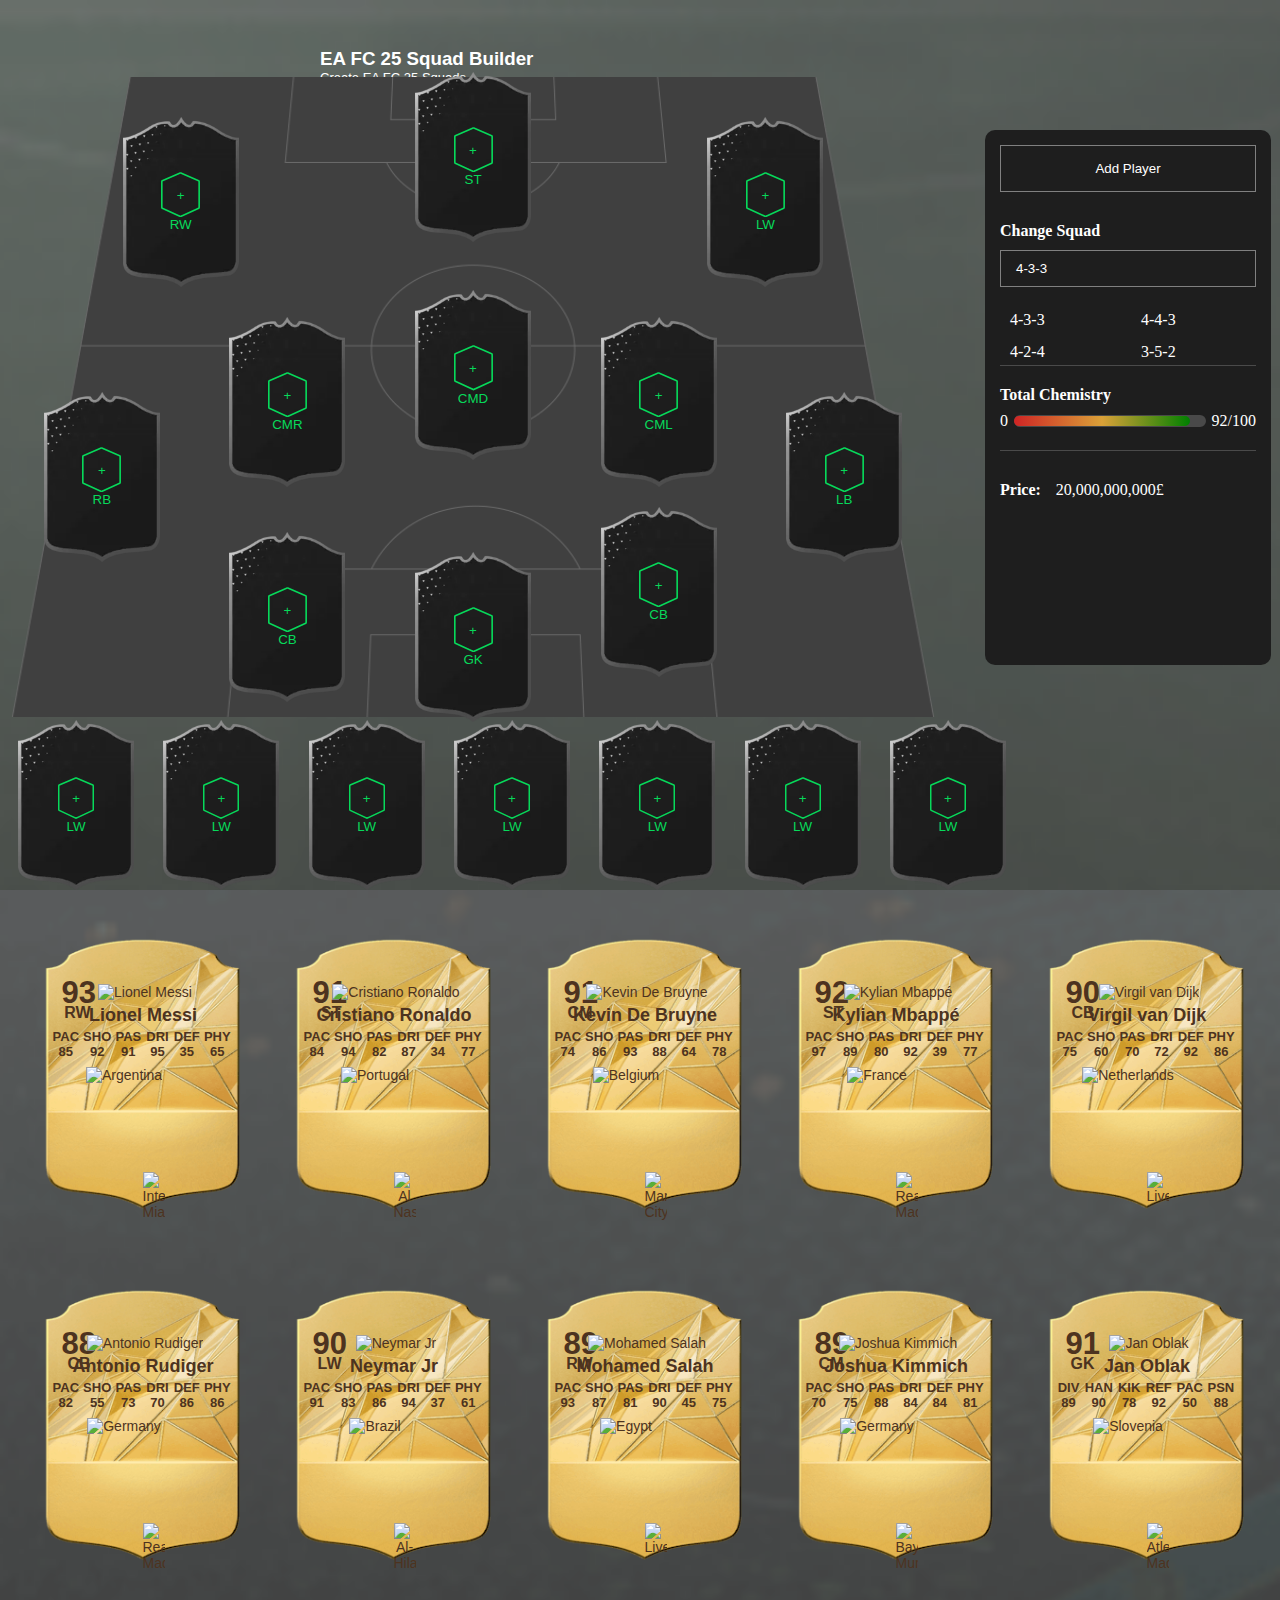
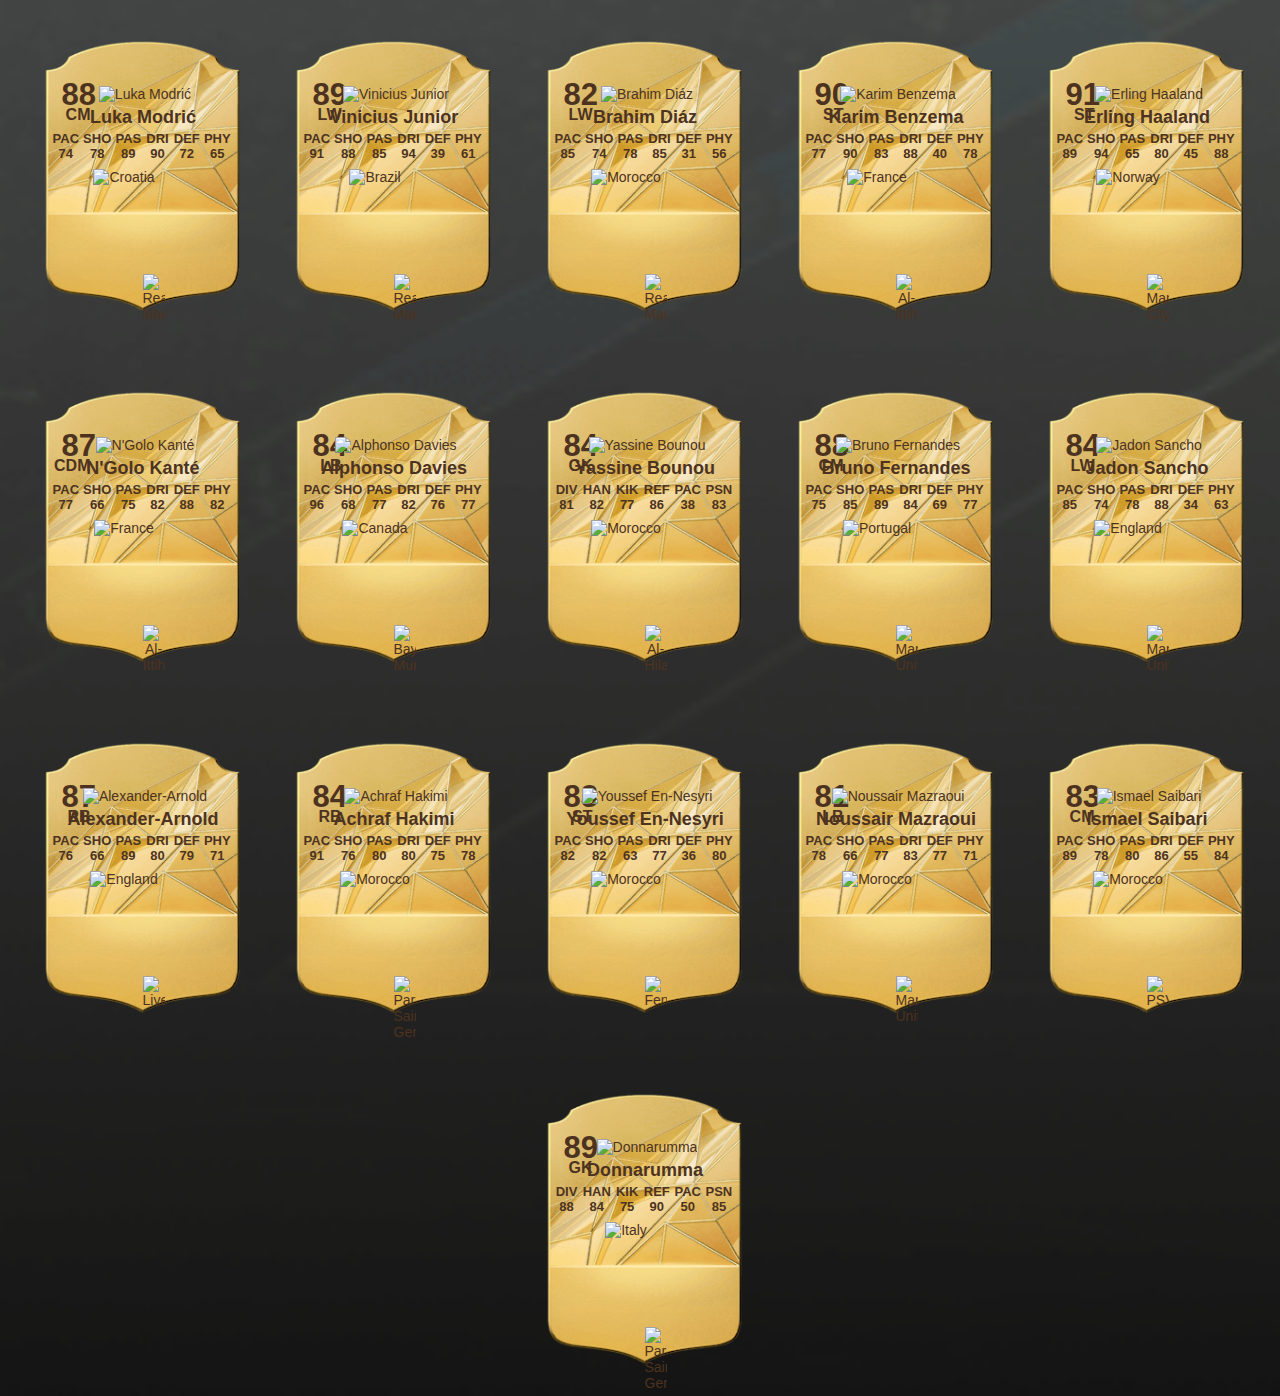
==== commit 8f96ec4b: "les cardts des joueure sont pres" ====
--- a/page/index.html
+++ b/page/index.html
@@ -86,11 +86,111 @@
             </button>
 
             </div>
-            <div class="side_bar">
-                <span class="chimastry">--</span>
-            </div>
+            <section class="info-squad">
+                <div class="btn">
+                    <button>Add Player</button>
+                </div>
+                <div class="lineup">
+                    <h4>Change Squad</h4>
+                    <button class="select-lineup">
+                        4-3-3
+                        <i class="fa-solid fa-chevron-down"></i>
+                        <!-- <i class="fa-solid fa-chevron-up"></i> -->
+                    </button>
+                </div>
+                <div class="team-formations">
+                    <div class="formation active">
+                        <p>4-3-3</p>
+                    </div>
+                    <div class="formation">
+                        <p>4-4-3</p>
+                    </div>
+                    <div class="formation">
+                        <p>4-2-4</p>
+                    </div>
+                    <div class="formation">
+                        <p>3-5-2</p>
+                    </div>
+                </div>
+                <div class="total-chemistry">
+                    <h4>Total Chemistry</h4>
+                    <div class="range-rate" >
+                        <p>0</p>
+                        <div class="range">
+                            <div class="line-range"></div>
+                        </div>
+                        <p>92/100</p>
+                    </div>
+                    <div>
+                    </div>
+                </div>
+                <div class="price">
+                    <h4>Price:</h4>
+                    <p>20,000,000,000£</p>
+                </div>
+            </section>
+            
         </div>
+        
     </div>
+    <div class="replasent">
+        <div class="container-replasent">
+            <button class="cards-container" id="">
+                <svg class="" viewBox="0 0 36 42" fill="none" width="36"><path d="M18.6275 41.711L18.3137 41.0298C18.1146 41.1215 17.8854 41.1215 17.6863 41.0298L17.3726 41.711L17.6863 41.0298L1.18627 33.4311C0.920355 33.3087 0.75 33.0427 0.75 32.7499V8.7248C0.75 8.42506 0.928458 8.15411 1.20383 8.03575L17.7038 0.943648C17.8929 0.862375 18.1071 0.862375 18.2962 0.943648L34.7962 8.03575C35.0715 8.15411 35.25 8.42506 35.25 8.7248V32.7499C35.25 33.0427 35.0796 33.3087 34.8137 33.4311L18.3137 41.0298L18.6275 41.711Z" stroke="currentColor" stroke-width="1.5"></path></svg>
+                <div class="plus">+</div>
+                <span class="positions">LW</span>
+            
+            </button>
+    
+            <button class="cards-container" id="">
+                <svg class="" viewBox="0 0 36 42" fill="none" width="36"><path d="M18.6275 41.711L18.3137 41.0298C18.1146 41.1215 17.8854 41.1215 17.6863 41.0298L17.3726 41.711L17.6863 41.0298L1.18627 33.4311C0.920355 33.3087 0.75 33.0427 0.75 32.7499V8.7248C0.75 8.42506 0.928458 8.15411 1.20383 8.03575L17.7038 0.943648C17.8929 0.862375 18.1071 0.862375 18.2962 0.943648L34.7962 8.03575C35.0715 8.15411 35.25 8.42506 35.25 8.7248V32.7499C35.25 33.0427 35.0796 33.3087 34.8137 33.4311L18.3137 41.0298L18.6275 41.711Z" stroke="currentColor" stroke-width="1.5"></path></svg>
+                <div class="plus">+</div>
+                <span class="positions">LW</span>
+            
+            </button>
+    
+            <button class="cards-container" id="">
+                <svg class="" viewBox="0 0 36 42" fill="none" width="36"><path d="M18.6275 41.711L18.3137 41.0298C18.1146 41.1215 17.8854 41.1215 17.6863 41.0298L17.3726 41.711L17.6863 41.0298L1.18627 33.4311C0.920355 33.3087 0.75 33.0427 0.75 32.7499V8.7248C0.75 8.42506 0.928458 8.15411 1.20383 8.03575L17.7038 0.943648C17.8929 0.862375 18.1071 0.862375 18.2962 0.943648L34.7962 8.03575C35.0715 8.15411 35.25 8.42506 35.25 8.7248V32.7499C35.25 33.0427 35.0796 33.3087 34.8137 33.4311L18.3137 41.0298L18.6275 41.711Z" stroke="currentColor" stroke-width="1.5"></path></svg>
+                <div class="plus">+</div>
+                <span class="positions">LW</span>
+            
+            </button>
+    
+            <button class="cards-container" id="">
+                <svg class="" viewBox="0 0 36 42" fill="none" width="36"><path d="M18.6275 41.711L18.3137 41.0298C18.1146 41.1215 17.8854 41.1215 17.6863 41.0298L17.3726 41.711L17.6863 41.0298L1.18627 33.4311C0.920355 33.3087 0.75 33.0427 0.75 32.7499V8.7248C0.75 8.42506 0.928458 8.15411 1.20383 8.03575L17.7038 0.943648C17.8929 0.862375 18.1071 0.862375 18.2962 0.943648L34.7962 8.03575C35.0715 8.15411 35.25 8.42506 35.25 8.7248V32.7499C35.25 33.0427 35.0796 33.3087 34.8137 33.4311L18.3137 41.0298L18.6275 41.711Z" stroke="currentColor" stroke-width="1.5"></path></svg>
+                <div class="plus">+</div>
+                <span class="positions">LW</span>
+            
+            </button>
+    
+            <button class="cards-container" id="">
+                <svg class="" viewBox="0 0 36 42" fill="none" width="36"><path d="M18.6275 41.711L18.3137 41.0298C18.1146 41.1215 17.8854 41.1215 17.6863 41.0298L17.3726 41.711L17.6863 41.0298L1.18627 33.4311C0.920355 33.3087 0.75 33.0427 0.75 32.7499V8.7248C0.75 8.42506 0.928458 8.15411 1.20383 8.03575L17.7038 0.943648C17.8929 0.862375 18.1071 0.862375 18.2962 0.943648L34.7962 8.03575C35.0715 8.15411 35.25 8.42506 35.25 8.7248V32.7499C35.25 33.0427 35.0796 33.3087 34.8137 33.4311L18.3137 41.0298L18.6275 41.711Z" stroke="currentColor" stroke-width="1.5"></path></svg>
+                <div class="plus">+</div>
+                <span class="positions">LW</span>
+            
+            </button>
+    
+            <button class="cards-container" id="">
+                <svg class="" viewBox="0 0 36 42" fill="none" width="36"><path d="M18.6275 41.711L18.3137 41.0298C18.1146 41.1215 17.8854 41.1215 17.6863 41.0298L17.3726 41.711L17.6863 41.0298L1.18627 33.4311C0.920355 33.3087 0.75 33.0427 0.75 32.7499V8.7248C0.75 8.42506 0.928458 8.15411 1.20383 8.03575L17.7038 0.943648C17.8929 0.862375 18.1071 0.862375 18.2962 0.943648L34.7962 8.03575C35.0715 8.15411 35.25 8.42506 35.25 8.7248V32.7499C35.25 33.0427 35.0796 33.3087 34.8137 33.4311L18.3137 41.0298L18.6275 41.711Z" stroke="currentColor" stroke-width="1.5"></path></svg>
+                <div class="plus">+</div>
+                <span class="positions">LW</span>
+            
+            </button>
+    
+            <button class="cards-container" id="">
+                <svg class="" viewBox="0 0 36 42" fill="none" width="36"><path d="M18.6275 41.711L18.3137 41.0298C18.1146 41.1215 17.8854 41.1215 17.6863 41.0298L17.3726 41.711L17.6863 41.0298L1.18627 33.4311C0.920355 33.3087 0.75 33.0427 0.75 32.7499V8.7248C0.75 8.42506 0.928458 8.15411 1.20383 8.03575L17.7038 0.943648C17.8929 0.862375 18.1071 0.862375 18.2962 0.943648L34.7962 8.03575C35.0715 8.15411 35.25 8.42506 35.25 8.7248V32.7499C35.25 33.0427 35.0796 33.3087 34.8137 33.4311L18.3137 41.0298L18.6275 41.711Z" stroke="currentColor" stroke-width="1.5"></path></svg>
+                <div class="plus">+</div>
+                <span class="positions">LW</span>
+            
+            </button>
+
+        </div>
+                
+
+
+    
+    </div>
+   
     <section class="theall">
     <div id="card-container"></div>
     </section>
--- a/styll/styl.css
+++ b/styll/styl.css
@@ -10,18 +10,19 @@
     position: relative;
 }
 .all-container{
-    height: 100vh;
+    height: 80vh;
 }
 
 /* Content styles */
 .content {
     
     position: relative;
-    z-index: 3; /* Content above the overlay */
+    z-index: 3;
     color: white;
     font-family: Arial, sans-serif;
     top: 3em;
     left: 20em;
+    width: 40em;
     
     
 }
@@ -56,16 +57,6 @@
     gap: 3em;
 }
 
-
-
-.side_bar{
-    width: 25em;
-    height: 40em;
-    background-color: #1e1e1e;
-    border-radius: 8px;
-    display: flex;
-    justify-content: center;
-}
 .soutitre{
     font-size: small;
     text-decoration: double;
@@ -219,58 +210,59 @@
 }
 
 .player-card {
-background-image: url(../src/assets/img/badge_gold.webp);
-background-repeat: no-repeat;
-background-size: cover;
-width: 250px;
-height: 379px;
-border-radius: 15px;
-text-align: center;
-padding: 20px;
-
-margin: 10px;
-position: relative;
-font-size: 14px;
-color: #4d331f;
+    background-image: url(../src/assets/img/badge_gold.webp);
+    background-repeat: no-repeat;
+    background-size: cover;
+    width: 191px;
+    height: 291px;
+    border-radius: 15px;
+    text-align: center;
+    padding: 20px;
+    margin: 10px;
+    position: relative;
+    font-size: 14px;
+    color: #4d331f;
 }
 
 .player-card .photo{
     margin-bottom: -4px;
     position: relative;
-    top: 87px;
-    right: -10px;
-    width: 135px;
+    top: 64px;
+    right: -7px;
+    width: 125px;
 }
 
 .rating {
     position: absolute;
-    top: 78px;
-    left: 52px;
-    font-size: 41px;
+    top: 45px;
+    left: 39px;
+    font-size: 31px;
     font-weight: bold;
     color: #4d331f;
 }
 
 .position {
     position: absolute;
-    top: 119px;
-    right: 194px;
-    font-size: 20px;
+    top: 104px;
+    right: 163px;
+    font-size: 16px;
     font-weight: bold;
     color: #4d331f;
 }
 
 .stats {
+    gap: 4px;
     margin-top: 10px;
     display: flex
 ;
     justify-content: center;
     position: relative;
-    top: 115px;
-    left: 21px;
-    width: 213px;
+    top: 62px;
+    left: 10px;
+    width: 178px;
+    color: #4d331f;
+    font-size: small;
     font-weight: bold;
-    color: #4d331f;
 }
 
 .stat {
@@ -282,21 +274,22 @@
 .logo{
     margin-top: 10px;
     position: absolute;
-    top: 326px;
-    right: 101px;
-    width: 32px;
+    top: 262px;
+    right: 89px;
+    width: 22px;
 }
 .name{
     position: relative;
-    top: 123px;
-    left: 7px;
+    top: 69px;
+    left: 5px;
     color: #4d331f;
+    font-size: 18px;
 }
 .flag{
     position: relative;
-    top: 123px;
-    left: -12px;
-    width: 27px;
+    top: 70px;
+    left: -14px;
+    width: 21px;
 }
 .theall{
 
@@ -306,4 +299,138 @@
         justify-content: center;
         align-items: center;
         margin: 0;
+}
+.replasent{
+    display: flex
+;
+    justify-content: center;
+    width: 80%;
+}
+
+.container-replasent {
+    display: flex;
+    gap: 29px;
+}
+
+.info-squad {
+    background-color: #1E1E1E;
+    color: white;
+    border-radius: 10px;
+    padding: 15px;
+    width: 20%;
+    height: 505px;
+}
+
+.btn button {
+    padding: 15px;
+    width: 100%;
+    background-color: var(--primary-color);
+    border: solid 1.5px gray;
+    border-radius: var(--raduis);
+    color: var(--color-white);
+    transition: ease-out 0.5s;
+    margin-bottom: 30px;
+}
+
+.btn button:hover {
+    background-color: var(--secondary-color);
+    cursor: pointer;
+    transition: ease-out 0.5s;
+}
+
+.lineup .select-lineup {
+    margin-top: 10px;
+    width: 100%;
+    padding: 10px 15px;
+    border: solid 1px gray;
+    border-radius: var(--raduis);
+    background-color: var(--primary-color);
+    color: white;
+    display: flex;
+    justify-content: space-between;
+    align-items: center;
+}
+
+.team-formations {
+    display: grid;
+    grid-template-columns: repeat(2, 1fr);
+    gap: 6px;
+    margin-top: 20px;
+}
+
+.team-formations .formation {
+    padding: 4px 10px;
+    background-color: var(--secondary-color);
+    border-radius: 5px;
+}
+
+.team-formations .formation:hover {
+    background-color: gray;
+    cursor: pointer;
+}
+
+.team-formations .active {
+    background-color: var(--aqua-color);
+}
+
+.team-formations .active:hover {
+    background-color: rgb(61, 201, 201);
+}
+
+.select-lineup:hover {
+    background-color: var(--secondary-color);
+    cursor: pointer;
+}
+
+.rating {
+    display: flex;
+    justify-content: space-between;
+    margin: 30px 0;
+    gap: 15px;
+}
+
+.rating .card-rate {
+    text-align: center;
+}
+
+    
+
+.total-chemistry {
+    border-top: solid 1px rgba(128, 128, 128, 0.452);
+    border-bottom: solid 1px rgba(128, 128, 128, 0.452);
+    padding: 20px 0;
+    margin-bottom: 30px;
+}
+
+.total-chemistry .range-rate {
+    display: flex;
+    align-items: center;
+    margin-top: 8px;
+}
+
+.range-rate .range {
+    width: 100%;
+    height: 12px;
+    background-color: #494949;
+    border-radius: 9px;
+    margin: 0 6px;
+    display: flex;
+    align-items: center;
+}
+
+.range .line-range {
+    width: 92%;
+    height: 10px;
+    background: linear-gradient(to right, rgb(207, 36, 36), rgb(218, 161, 56), green);
+    border-radius: 9px;
+}
+
+.price {
+    display: flex;
+    align-items: baseline;
+    margin-bottom: 15px;
+}
+
+.price h4 {
+    margin-right: 15px;
 }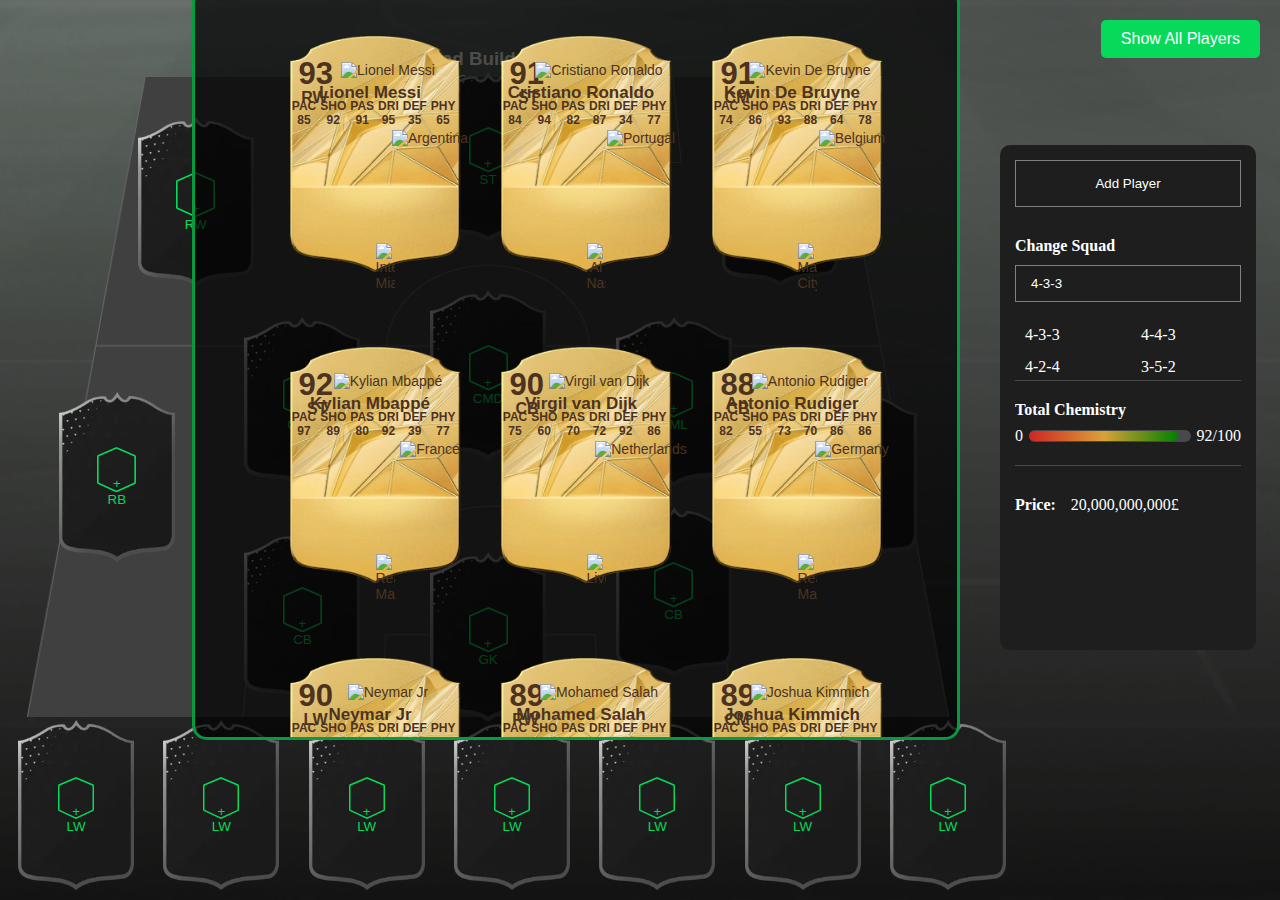
==== commit c87bd127: "l affichage des jouere est fait" ====
--- a/page/index.html
+++ b/page/index.html
@@ -6,15 +6,18 @@
     <title>EA FC 25</title>
     <link rel="stylesheet" href="../styll/styl.css">
     <script src="../script/main.js" defer></script>
+    <script src="https://cdn.tailwindcss.com"></script>
 </head>
 <body>
     <style>
         
     </style>    
+    <button id="showAllPlayersBtn" class="show-all-btn">Show All Players</button>
     <div class="all-container">
         <div class="content">
             <h3>EA FC 25 Squad Builder</h3>
             <p class="soutitre">Create EA FC 25 Squads</p>
+            
         </div>
         <div class="container">
             
@@ -191,8 +194,8 @@
     
     </div>
    
-    <section class="theall">
-    <div id="card-container"></div>
+    <section class="theall hidden"  >
+    <div id="card-container" ></div>
     </section>
 </body>
 </html>
--- a/styll/styl.css
+++ b/styll/styl.css
@@ -1,6 +1,7 @@
 *{
     margin: 0;
     padding: 0;
+    box-sizing: border-box;
 }
 body {
     background-image: url(../src/assets/img/lineup-hero.png);
@@ -8,6 +9,7 @@
     background-position: center;
     background-repeat: no-repeat;
     position: relative;
+    min-height: 100vh;
 }
 .all-container{
     height: 80vh;
@@ -184,7 +186,7 @@
 } 
 .plus{
     position: absolute;
-    bottom: 6.3em;
+    bottom: 5.3em;
 }
 
 .chimastry{
@@ -198,16 +200,42 @@
 }
 
 #card-container {
-display: flex;
-justify-content: center;
-flex-wrap: wrap;
-color: #4d331f;
-background-image: url(../src/assets/img/lineup-hero.png);
-background-repeat: no-repeat;
-background-size: cover;
-
-
-}
+    display: flex
+;
+    justify-content: center;
+    flex-wrap: wrap;
+    color: #059b41;
+  background-color: rgba(0,0,0, 0.7); /* Black w/opacity/see-through */
+    background-repeat: no-repeat;
+    background-size: cover;
+    height: 47em;
+    overflow-y: scroll;
+    border-radius: 15px;
+    border: solid
+
+
+}
+#card-container::-webkit-scrollbar {
+    width: 6px;
+  }
+  
+  /* Track */
+  ::-webkit-scrollbar-track {
+    box-shadow: inset 0 0 5px grey; 
+    border-radius: 10px;
+    
+  }
+   
+  /* Handle */
+  ::-webkit-scrollbar-thumb {
+    background: #059b41; 
+    border-radius: 10px;
+  }
+  
+  /* Handle on hover */
+  ::-webkit-scrollbar-thumb:hover {
+    background: black; 
+  }
 
 .player-card {
     background-image: url(../src/assets/img/badge_gold.webp);
@@ -227,15 +255,15 @@
 .player-card .photo{
     margin-bottom: -4px;
     position: relative;
-    top: 64px;
-    right: -7px;
+    top: 41px;
+    right: -23px;
     width: 125px;
 }
 
 .rating {
     position: absolute;
-    top: 45px;
-    left: 39px;
+    top: 25px;
+    left: 29px;
     font-size: 31px;
     font-weight: bold;
     color: #4d331f;
@@ -243,8 +271,8 @@
 
 .position {
     position: absolute;
-    top: 104px;
-    right: 163px;
+    top: 88px;
+    right: 133px;
     font-size: 16px;
     font-weight: bold;
     color: #4d331f;
@@ -257,11 +285,11 @@
 ;
     justify-content: center;
     position: relative;
-    top: 62px;
-    left: 10px;
-    width: 178px;
+    top: 32px;
+    left: 6px;
+    width: 156px;
     color: #4d331f;
-    font-size: small;
+    font-size: 12px;
     font-weight: bold;
 }
 
@@ -272,33 +300,41 @@
 color: #4d331f;
 }
 .logo{
-    margin-top: 10px;
-    position: absolute;
-    top: 262px;
-    right: 89px;
-    width: 22px;
+    position: absolute;
+    top: 242px;
+    right: 66px;
+    width: 19px;
 }
 .name{
     position: relative;
-    top: 69px;
+    top: 46px;
     left: 5px;
     color: #4d331f;
-    font-size: 18px;
+    font-size: 17px;
+    font-weight: bold;
 }
 .flag{
     position: relative;
-    top: 70px;
-    left: -14px;
-    width: 21px;
+    top: 35px;
+    left: 65px;
+    width: 16px;
 }
 .theall{
 
-        font-family: Arial, sans-serif;
-        background-color: #f5f5f5;
-        display: flex;
-        justify-content: center;
-        align-items: center;
-        margin: 0;
+    font-family: Arial, sans-serif;
+    background-color: #f5f5f5;
+    display: flex
+;
+background: transparent;
+    justify-content: center;
+    align-items: center;
+    margin: 0;
+    width: 60%;
+    position: absolute;
+    bottom: 10em;
+    z-index: 5;
+    /* height: 117px; */
+    left: 12em;
 }
 .replasent{
     display: flex
@@ -433,4 +469,22 @@
 
 .price h4 {
     margin-right: 15px;
-}+}
+
+.show-all-btn {
+    position: fixed;
+    top: 20px;
+    right: 20px;
+    padding: 10px 20px;
+    font-size: 16px;
+    background-color: #07D95A;
+    color: white;
+    border: none;
+    border-radius: 5px;
+    cursor: pointer;
+    z-index: 1000;
+}
+
+.show-all-btn:hover {
+    background-color: #05b94d;
+}
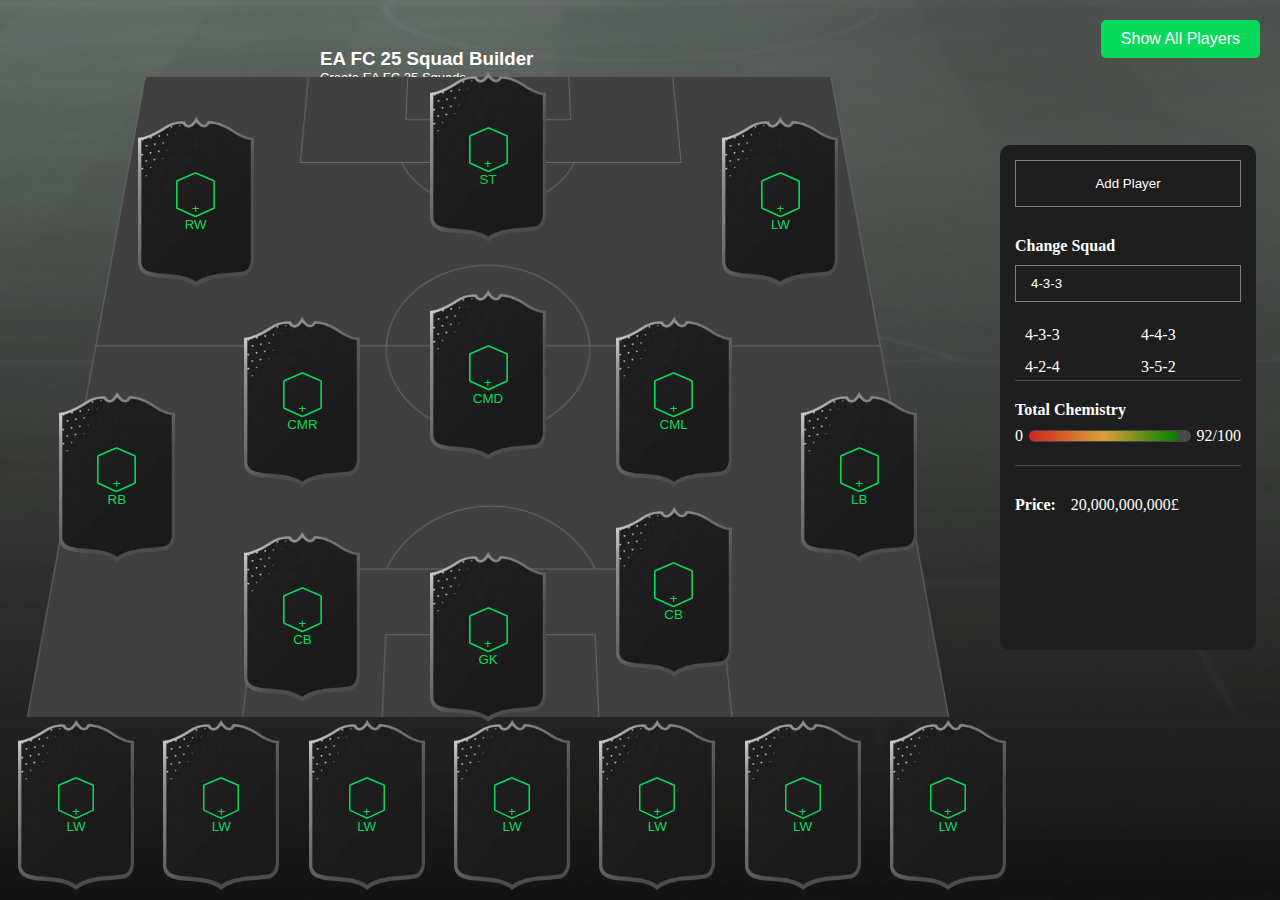
==== commit 33b2fb13: "le filtrege des jouer est prets" ====
--- a/page/index.html
+++ b/page/index.html
@@ -82,7 +82,7 @@
                 <span class="positions">RB</span>
             </button>
 
-            <button class="cards-container" id="gk">
+            <button   class="cards-container " id="gk">
                 <svg class="" viewBox="0 0 36 42" fill="none" width="30%"><path d="M18.6275 41.711L18.3137 41.0298C18.1146 41.1215 17.8854 41.1215 17.6863 41.0298L17.3726 41.711L17.6863 41.0298L1.18627 33.4311C0.920355 33.3087 0.75 33.0427 0.75 32.7499V8.7248C0.75 8.42506 0.928458 8.15411 1.20383 8.03575L17.7038 0.943648C17.8929 0.862375 18.1071 0.862375 18.2962 0.943648L34.7962 8.03575C35.0715 8.15411 35.25 8.42506 35.25 8.7248V32.7499C35.25 33.0427 35.0796 33.3087 34.8137 33.4311L18.3137 41.0298L18.6275 41.711Z" stroke="currentColor" stroke-width="1.5"></path></svg>
                 <div class="plus">+</div>
                 <span class="positions">GK</span>
@@ -137,50 +137,50 @@
         
     </div>
     <div class="replasent">
-        <div class="container-replasent">
-            <button class="cards-container" id="">
-                <svg class="" viewBox="0 0 36 42" fill="none" width="36"><path d="M18.6275 41.711L18.3137 41.0298C18.1146 41.1215 17.8854 41.1215 17.6863 41.0298L17.3726 41.711L17.6863 41.0298L1.18627 33.4311C0.920355 33.3087 0.75 33.0427 0.75 32.7499V8.7248C0.75 8.42506 0.928458 8.15411 1.20383 8.03575L17.7038 0.943648C17.8929 0.862375 18.1071 0.862375 18.2962 0.943648L34.7962 8.03575C35.0715 8.15411 35.25 8.42506 35.25 8.7248V32.7499C35.25 33.0427 35.0796 33.3087 34.8137 33.4311L18.3137 41.0298L18.6275 41.711Z" stroke="currentColor" stroke-width="1.5"></path></svg>
-                <div class="plus">+</div>
-                <span class="positions">LW</span>
-            
-            </button>
-    
-            <button class="cards-container" id="">
-                <svg class="" viewBox="0 0 36 42" fill="none" width="36"><path d="M18.6275 41.711L18.3137 41.0298C18.1146 41.1215 17.8854 41.1215 17.6863 41.0298L17.3726 41.711L17.6863 41.0298L1.18627 33.4311C0.920355 33.3087 0.75 33.0427 0.75 32.7499V8.7248C0.75 8.42506 0.928458 8.15411 1.20383 8.03575L17.7038 0.943648C17.8929 0.862375 18.1071 0.862375 18.2962 0.943648L34.7962 8.03575C35.0715 8.15411 35.25 8.42506 35.25 8.7248V32.7499C35.25 33.0427 35.0796 33.3087 34.8137 33.4311L18.3137 41.0298L18.6275 41.711Z" stroke="currentColor" stroke-width="1.5"></path></svg>
-                <div class="plus">+</div>
-                <span class="positions">LW</span>
-            
-            </button>
-    
-            <button class="cards-container" id="">
-                <svg class="" viewBox="0 0 36 42" fill="none" width="36"><path d="M18.6275 41.711L18.3137 41.0298C18.1146 41.1215 17.8854 41.1215 17.6863 41.0298L17.3726 41.711L17.6863 41.0298L1.18627 33.4311C0.920355 33.3087 0.75 33.0427 0.75 32.7499V8.7248C0.75 8.42506 0.928458 8.15411 1.20383 8.03575L17.7038 0.943648C17.8929 0.862375 18.1071 0.862375 18.2962 0.943648L34.7962 8.03575C35.0715 8.15411 35.25 8.42506 35.25 8.7248V32.7499C35.25 33.0427 35.0796 33.3087 34.8137 33.4311L18.3137 41.0298L18.6275 41.711Z" stroke="currentColor" stroke-width="1.5"></path></svg>
-                <div class="plus">+</div>
-                <span class="positions">LW</span>
-            
-            </button>
-    
-            <button class="cards-container" id="">
-                <svg class="" viewBox="0 0 36 42" fill="none" width="36"><path d="M18.6275 41.711L18.3137 41.0298C18.1146 41.1215 17.8854 41.1215 17.6863 41.0298L17.3726 41.711L17.6863 41.0298L1.18627 33.4311C0.920355 33.3087 0.75 33.0427 0.75 32.7499V8.7248C0.75 8.42506 0.928458 8.15411 1.20383 8.03575L17.7038 0.943648C17.8929 0.862375 18.1071 0.862375 18.2962 0.943648L34.7962 8.03575C35.0715 8.15411 35.25 8.42506 35.25 8.7248V32.7499C35.25 33.0427 35.0796 33.3087 34.8137 33.4311L18.3137 41.0298L18.6275 41.711Z" stroke="currentColor" stroke-width="1.5"></path></svg>
-                <div class="plus">+</div>
-                <span class="positions">LW</span>
-            
-            </button>
-    
-            <button class="cards-container" id="">
-                <svg class="" viewBox="0 0 36 42" fill="none" width="36"><path d="M18.6275 41.711L18.3137 41.0298C18.1146 41.1215 17.8854 41.1215 17.6863 41.0298L17.3726 41.711L17.6863 41.0298L1.18627 33.4311C0.920355 33.3087 0.75 33.0427 0.75 32.7499V8.7248C0.75 8.42506 0.928458 8.15411 1.20383 8.03575L17.7038 0.943648C17.8929 0.862375 18.1071 0.862375 18.2962 0.943648L34.7962 8.03575C35.0715 8.15411 35.25 8.42506 35.25 8.7248V32.7499C35.25 33.0427 35.0796 33.3087 34.8137 33.4311L18.3137 41.0298L18.6275 41.711Z" stroke="currentColor" stroke-width="1.5"></path></svg>
-                <div class="plus">+</div>
-                <span class="positions">LW</span>
-            
-            </button>
-    
-            <button class="cards-container" id="">
-                <svg class="" viewBox="0 0 36 42" fill="none" width="36"><path d="M18.6275 41.711L18.3137 41.0298C18.1146 41.1215 17.8854 41.1215 17.6863 41.0298L17.3726 41.711L17.6863 41.0298L1.18627 33.4311C0.920355 33.3087 0.75 33.0427 0.75 32.7499V8.7248C0.75 8.42506 0.928458 8.15411 1.20383 8.03575L17.7038 0.943648C17.8929 0.862375 18.1071 0.862375 18.2962 0.943648L34.7962 8.03575C35.0715 8.15411 35.25 8.42506 35.25 8.7248V32.7499C35.25 33.0427 35.0796 33.3087 34.8137 33.4311L18.3137 41.0298L18.6275 41.711Z" stroke="currentColor" stroke-width="1.5"></path></svg>
-                <div class="plus">+</div>
-                <span class="positions">LW</span>
-            
-            </button>
-    
-            <button class="cards-container" id="">
+        <div data-position="GK" class="container-replasent">
+            <button class="cards-container" id="remplacent">
+                <svg class="" viewBox="0 0 36 42" fill="none" width="36"><path d="M18.6275 41.711L18.3137 41.0298C18.1146 41.1215 17.8854 41.1215 17.6863 41.0298L17.3726 41.711L17.6863 41.0298L1.18627 33.4311C0.920355 33.3087 0.75 33.0427 0.75 32.7499V8.7248C0.75 8.42506 0.928458 8.15411 1.20383 8.03575L17.7038 0.943648C17.8929 0.862375 18.1071 0.862375 18.2962 0.943648L34.7962 8.03575C35.0715 8.15411 35.25 8.42506 35.25 8.7248V32.7499C35.25 33.0427 35.0796 33.3087 34.8137 33.4311L18.3137 41.0298L18.6275 41.711Z" stroke="currentColor" stroke-width="1.5"></path></svg>
+                <div class="plus">+</div>
+                <span class="positions">LW</span>
+            
+            </button>
+    
+            <button class="cards-container" id="remplacent">
+                <svg class="" viewBox="0 0 36 42" fill="none" width="36"><path d="M18.6275 41.711L18.3137 41.0298C18.1146 41.1215 17.8854 41.1215 17.6863 41.0298L17.3726 41.711L17.6863 41.0298L1.18627 33.4311C0.920355 33.3087 0.75 33.0427 0.75 32.7499V8.7248C0.75 8.42506 0.928458 8.15411 1.20383 8.03575L17.7038 0.943648C17.8929 0.862375 18.1071 0.862375 18.2962 0.943648L34.7962 8.03575C35.0715 8.15411 35.25 8.42506 35.25 8.7248V32.7499C35.25 33.0427 35.0796 33.3087 34.8137 33.4311L18.3137 41.0298L18.6275 41.711Z" stroke="currentColor" stroke-width="1.5"></path></svg>
+                <div class="plus">+</div>
+                <span class="positions">LW</span>
+            
+            </button>
+    
+            <button class="cards-container" id="remplacent">
+                <svg class="" viewBox="0 0 36 42" fill="none" width="36"><path d="M18.6275 41.711L18.3137 41.0298C18.1146 41.1215 17.8854 41.1215 17.6863 41.0298L17.3726 41.711L17.6863 41.0298L1.18627 33.4311C0.920355 33.3087 0.75 33.0427 0.75 32.7499V8.7248C0.75 8.42506 0.928458 8.15411 1.20383 8.03575L17.7038 0.943648C17.8929 0.862375 18.1071 0.862375 18.2962 0.943648L34.7962 8.03575C35.0715 8.15411 35.25 8.42506 35.25 8.7248V32.7499C35.25 33.0427 35.0796 33.3087 34.8137 33.4311L18.3137 41.0298L18.6275 41.711Z" stroke="currentColor" stroke-width="1.5"></path></svg>
+                <div class="plus">+</div>
+                <span class="positions">LW</span>
+            
+            </button>
+    
+            <button class="cards-container" id="remplacent">
+                <svg class="" viewBox="0 0 36 42" fill="none" width="36"><path d="M18.6275 41.711L18.3137 41.0298C18.1146 41.1215 17.8854 41.1215 17.6863 41.0298L17.3726 41.711L17.6863 41.0298L1.18627 33.4311C0.920355 33.3087 0.75 33.0427 0.75 32.7499V8.7248C0.75 8.42506 0.928458 8.15411 1.20383 8.03575L17.7038 0.943648C17.8929 0.862375 18.1071 0.862375 18.2962 0.943648L34.7962 8.03575C35.0715 8.15411 35.25 8.42506 35.25 8.7248V32.7499C35.25 33.0427 35.0796 33.3087 34.8137 33.4311L18.3137 41.0298L18.6275 41.711Z" stroke="currentColor" stroke-width="1.5"></path></svg>
+                <div class="plus">+</div>
+                <span class="positions">LW</span>
+            
+            </button>
+    
+            <button class="cards-container" id="remplacent">
+                <svg class="" viewBox="0 0 36 42" fill="none" width="36"><path d="M18.6275 41.711L18.3137 41.0298C18.1146 41.1215 17.8854 41.1215 17.6863 41.0298L17.3726 41.711L17.6863 41.0298L1.18627 33.4311C0.920355 33.3087 0.75 33.0427 0.75 32.7499V8.7248C0.75 8.42506 0.928458 8.15411 1.20383 8.03575L17.7038 0.943648C17.8929 0.862375 18.1071 0.862375 18.2962 0.943648L34.7962 8.03575C35.0715 8.15411 35.25 8.42506 35.25 8.7248V32.7499C35.25 33.0427 35.0796 33.3087 34.8137 33.4311L18.3137 41.0298L18.6275 41.711Z" stroke="currentColor" stroke-width="1.5"></path></svg>
+                <div class="plus">+</div>
+                <span class="positions">LW</span>
+            
+            </button>
+    
+            <button class="cards-container" id="remplacent">
+                <svg class="" viewBox="0 0 36 42" fill="none" width="36"><path d="M18.6275 41.711L18.3137 41.0298C18.1146 41.1215 17.8854 41.1215 17.6863 41.0298L17.3726 41.711L17.6863 41.0298L1.18627 33.4311C0.920355 33.3087 0.75 33.0427 0.75 32.7499V8.7248C0.75 8.42506 0.928458 8.15411 1.20383 8.03575L17.7038 0.943648C17.8929 0.862375 18.1071 0.862375 18.2962 0.943648L34.7962 8.03575C35.0715 8.15411 35.25 8.42506 35.25 8.7248V32.7499C35.25 33.0427 35.0796 33.3087 34.8137 33.4311L18.3137 41.0298L18.6275 41.711Z" stroke="currentColor" stroke-width="1.5"></path></svg>
+                <div class="plus">+</div>
+                <span class="positions">LW</span>
+            
+            </button>
+    
+            <button class="cards-container" id="remplacent">
                 <svg class="" viewBox="0 0 36 42" fill="none" width="36"><path d="M18.6275 41.711L18.3137 41.0298C18.1146 41.1215 17.8854 41.1215 17.6863 41.0298L17.3726 41.711L17.6863 41.0298L1.18627 33.4311C0.920355 33.3087 0.75 33.0427 0.75 32.7499V8.7248C0.75 8.42506 0.928458 8.15411 1.20383 8.03575L17.7038 0.943648C17.8929 0.862375 18.1071 0.862375 18.2962 0.943648L34.7962 8.03575C35.0715 8.15411 35.25 8.42506 35.25 8.7248V32.7499C35.25 33.0427 35.0796 33.3087 34.8137 33.4311L18.3137 41.0298L18.6275 41.711Z" stroke="currentColor" stroke-width="1.5"></path></svg>
                 <div class="plus">+</div>
                 <span class="positions">LW</span>
@@ -197,5 +197,6 @@
     <section class="theall hidden"  >
     <div id="card-container" ></div>
     </section>
+
 </body>
 </html>
--- a/styll/styl.css
+++ b/styll/styl.css
@@ -215,9 +215,41 @@
 
 
 }
+
+#card-container2 {
+    display: flex
+;
+    justify-content: center;
+    flex-wrap: wrap;
+    color: #059b41;
+  background-color: rgba(0,0,0, 0.7); /* Black w/opacity/see-through */
+    background-repeat: no-repeat;
+    background-size: cover;
+    height: 47em;
+    overflow-y: scroll;
+    border-radius: 15px;
+    border: solid
+
+
+}
 #card-container::-webkit-scrollbar {
     width: 6px;
-  }
+  }#card-container {
+    display: flex
+;
+    justify-content: center;
+    flex-wrap: wrap;
+    color: #059b41;
+  background-color: rgba(0,0,0, 0.7); /* Black w/opacity/see-through */
+    background-repeat: no-repeat;
+    background-size: cover;
+    height: 47em;
+    overflow-y: scroll;
+    border-radius: 15px;
+    border: solid
+
+
+}
   
   /* Track */
   ::-webkit-scrollbar-track {
@@ -237,6 +269,43 @@
     background: black; 
   }
 
+
+  #card-container2::-webkit-scrollbar {
+    width: 6px;
+  }#card-container {
+    display: flex
+;
+    justify-content: center;
+    flex-wrap: wrap;
+    color: #059b41;
+  background-color: rgba(0,0,0, 0.7); /* Black w/opacity/see-through */
+    background-repeat: no-repeat;
+    background-size: cover;
+    height: 47em;
+    overflow-y: scroll;
+    border-radius: 15px;
+    border: solid
+
+
+}
+  
+  /* Track */
+  ::-webkit-scrollbar-track {
+    box-shadow: inset 0 0 5px grey; 
+    border-radius: 10px;
+    
+  }
+   
+  /* Handle */
+  ::-webkit-scrollbar-thumb {
+    background: #059b41; 
+    border-radius: 10px;
+  }
+  
+  /* Handle on hover */
+  ::-webkit-scrollbar-thumb:hover {
+    background: black; 
+  }
 .player-card {
     background-image: url(../src/assets/img/badge_gold.webp);
     background-repeat: no-repeat;
@@ -320,6 +389,24 @@
     width: 16px;
 }
 .theall{
+
+    font-family: Arial, sans-serif;
+    background-color: #f5f5f5;
+    display: flex
+;
+background: transparent;
+    justify-content: center;
+    align-items: center;
+    margin: 0;
+    width: 60%;
+    position: absolute;
+    bottom: 10em;
+    z-index: 5;
+    /* height: 117px; */
+    left: 12em;
+}
+
+.theall2{
 
     font-family: Arial, sans-serif;
     background-color: #f5f5f5;
@@ -488,3 +575,1124 @@
 .show-all-btn:hover {
     background-color: #05b94d;
 }
+
+.gk-modal {
+    position: absolute;
+    top: 0;
+    left: 0;
+    width: 59vw;
+    height: 60vh;
+    color: #059b41;
+  background-color: rgba(0,0,0, 0.7); /* Black w/opacity/see-through */
+    display: flex
+;
+    flex-wrap: wrap;
+    align-items: center;
+    justify-content: center;
+    z-index: 1000;
+    backdrop-filter: blur(10px);
+    overflow-y: scroll;
+    top: 210px;
+    left: 203px;
+    color: #059b41;
+    border-radius: 15px;
+    border: solid;
+  }
+  
+  .hidden {
+    display: none;
+  }
+  
+  .close-button {
+    position: absolute;
+    top: 10px;
+    right: 10px;
+    font-size: 24px;
+    color: white;
+    cursor: pointer;
+    background: rgba(0, 0, 0, 0.7);
+    padding: 5px 10px;
+    border-radius: 50%;
+    z-index: 1001;
+  }
+
+  .gk-modal::-webkit-scrollbar {
+    width: 6px;
+  }#card-container {
+    display: flex
+;
+    justify-content: center;
+    flex-wrap: wrap;
+    color: #059b41;
+  background-color: rgba(0,0,0, 0.7); /* Black w/opacity/see-through */
+    background-repeat: no-repeat;
+    background-size: cover;
+    height: 47em;
+    overflow-y: scroll;
+    border-radius: 15px;
+    border: solid
+
+
+}
+  
+  /* Track */
+  ::-webkit-scrollbar-track {
+    box-shadow: inset 0 0 5px grey; 
+    border-radius: 10px;
+    
+  }
+   
+  /* Handle */
+  ::-webkit-scrollbar-thumb {
+    background: #059b41; 
+    border-radius: 10px;
+  }
+  
+  /* Handle on hover */
+  ::-webkit-scrollbar-thumb:hover {
+    background: black; 
+  }
+
+
+  #card-container2::-webkit-scrollbar {
+    width: 6px;
+  }#card-container {
+    display: flex
+;
+    justify-content: center;
+    flex-wrap: wrap;
+    color: #059b41;
+  background-color: rgba(0,0,0, 0.7); /* Black w/opacity/see-through */
+    background-repeat: no-repeat;
+    background-size: cover;
+    height: 47em;
+    overflow-y: scroll;
+    border-radius: 15px;
+    border: solid
+
+
+}
+  
+  /* Track */
+  ::-webkit-scrollbar-track {
+    box-shadow: inset 0 0 5px grey; 
+    border-radius: 10px;
+    
+  }
+   
+  /* Handle */
+  ::-webkit-scrollbar-thumb {
+    background: #059b41; 
+    border-radius: 10px;
+  }
+  
+  /* Handle on hover */
+  ::-webkit-scrollbar-thumb:hover {
+    background: black; 
+  }
+  
+
+
+
+
+
+
+
+
+
+
+
+
+
+
+  .st-modal {
+    position: absolute;
+    top: 0;
+    left: 0;
+    width: 59vw;
+    height: 60vh;
+    color: #059b41;
+  background-color: rgba(0,0,0, 0.7); /* Black w/opacity/see-through */
+    display: flex
+;
+    flex-wrap: wrap;
+    align-items: center;
+    justify-content: center;
+    z-index: 1000;
+    backdrop-filter: blur(10px);
+    overflow-y: scroll;
+    top: 210px;
+    left: 203px;
+    color: #059b41;
+    border-radius: 15px;
+    border: solid;
+  }
+  
+  .hidden {
+    display: none;
+  }
+  
+  .close-button {
+    position: absolute;
+    top: 10px;
+    right: 10px;
+    font-size: 15px;
+    color: #059b41;
+    cursor: pointer;
+    background: rgba(0, 0, 0, 0.7);
+    padding: 5px 10px;
+    border-radius: 50%;
+    z-index: 1001;
+  }
+
+  .st-modal::-webkit-scrollbar {
+    width: 6px;
+  }#card-container {
+    display: flex
+;
+    justify-content: center;
+    flex-wrap: wrap;
+    color: #059b41;
+  background-color: rgba(0,0,0, 0.7); /* Black w/opacity/see-through */
+    background-repeat: no-repeat;
+    background-size: cover;
+    height: 47em;
+    overflow-y: scroll;
+    border-radius: 15px;
+    border: solid
+
+
+}
+  
+  /* Track */
+  ::-webkit-scrollbar-track {
+    box-shadow: inset 0 0 5px grey; 
+    border-radius: 10px;
+    
+  }
+   
+  /* Handle */
+  ::-webkit-scrollbar-thumb {
+    background: #059b41; 
+    border-radius: 10px;
+  }
+  
+  /* Handle on hover */
+  ::-webkit-scrollbar-thumb:hover {
+    background: black; 
+  }
+
+
+  
+
+
+
+
+
+
+
+  .cb1-modal {
+    position: absolute;
+    top: 0;
+    left: 0;
+    width: 59vw;
+    height: 60vh;
+    color: #059b41;
+  background-color: rgba(0,0,0, 0.7); /* Black w/opacity/see-through */
+    display: flex
+;
+    flex-wrap: wrap;
+    align-items: center;
+    justify-content: center;
+    z-index: 1000;
+    backdrop-filter: blur(10px);
+    overflow-y: scroll;
+    top: 210px;
+    left: 203px;
+    color: #059b41;
+    border-radius: 15px;
+    border: solid;
+  }
+  
+  .hidden {
+    display: none;
+  }
+  
+  .close-button {
+    position: absolute;
+    top: 10px;
+    right: 10px;
+    font-size: 15px;
+    color: #059b41;
+    cursor: pointer;
+    background: rgba(0, 0, 0, 0.7);
+    padding: 5px 10px;
+    border-radius: 50%;
+    z-index: 1001;
+  }
+
+  .cb1-modal::-webkit-scrollbar {
+    width: 6px;
+  }#card-container {
+    display: flex
+;
+    justify-content: center;
+    flex-wrap: wrap;
+    color: #059b41;
+  background-color: rgba(0,0,0, 0.7); /* Black w/opacity/see-through */
+    background-repeat: no-repeat;
+    background-size: cover;
+    height: 47em;
+    overflow-y: scroll;
+    border-radius: 15px;
+    border: solid
+
+
+}
+  
+  /* Track */
+  ::-webkit-scrollbar-track {
+    box-shadow: inset 0 0 5px grey; 
+    border-radius: 10px;
+    
+  }
+   
+  /* Handle */
+  ::-webkit-scrollbar-thumb {
+    background: #059b41; 
+    border-radius: 10px;
+  }
+  
+  /* Handle on hover */
+  ::-webkit-scrollbar-thumb:hover {
+    background: black; 
+  }
+
+
+
+
+
+
+
+
+
+
+  .cb2-modal {
+    position: absolute;
+    top: 0;
+    left: 0;
+    width: 59vw;
+    height: 60vh;
+    color: #059b41;
+  background-color: rgba(0,0,0, 0.7); /* Black w/opacity/see-through */
+    display: flex
+;
+    flex-wrap: wrap;
+    align-items: center;
+    justify-content: center;
+    z-index: 1000;
+    backdrop-filter: blur(10px);
+    overflow-y: scroll;
+    top: 210px;
+    left: 203px;
+    color: #059b41;
+    border-radius: 15px;
+    border: solid;
+  }
+  
+  .hidden {
+    display: none;
+  }
+  
+  .close-button {
+    position: absolute;
+    top: 10px;
+    right: 10px;
+    font-size: 15px;
+    color: #059b41;
+    cursor: pointer;
+    background: rgba(0, 0, 0, 0.7);
+    padding: 5px 10px;
+    border-radius: 50%;
+    z-index: 1001;
+  }
+
+  .cb2-modal::-webkit-scrollbar {
+    width: 6px;
+  }#card-container {
+    display: flex
+;
+    justify-content: center;
+    flex-wrap: wrap;
+    color: #059b41;
+  background-color: rgba(0,0,0, 0.7); /* Black w/opacity/see-through */
+    background-repeat: no-repeat;
+    background-size: cover;
+    height: 47em;
+    overflow-y: scroll;
+    border-radius: 15px;
+    border: solid
+
+
+}
+  
+  /* Track */
+  ::-webkit-scrollbar-track {
+    box-shadow: inset 0 0 5px grey; 
+    border-radius: 10px;
+    
+  }
+   
+  /* Handle */
+  ::-webkit-scrollbar-thumb {
+    background: #059b41; 
+    border-radius: 10px;
+  }
+  
+  /* Handle on hover */
+  ::-webkit-scrollbar-thumb:hover {
+    background: black; 
+  }
+
+
+
+
+
+
+
+  .rb-modal{
+    position: absolute;
+    top: 0;
+    left: 0;
+    width: 59vw;
+    height: 60vh;
+    color: #059b41;
+  background-color: rgba(0,0,0, 0.7); /* Black w/opacity/see-through */
+    display: flex
+;
+    flex-wrap: wrap;
+    align-items: center;
+    justify-content: center;
+    z-index: 1000;
+    backdrop-filter: blur(10px);
+    overflow-y: scroll;
+    top: 210px;
+    left: 203px;
+    color: #059b41;
+    border-radius: 15px;
+    border: solid;
+  }
+  
+  .hidden {
+    display: none;
+  }
+  
+  .close-button {
+    position: absolute;
+    top: 10px;
+    right: 10px;
+    font-size: 15px;
+    color: #059b41;
+    cursor: pointer;
+    background: rgba(0, 0, 0, 0.7);
+    padding: 5px 10px;
+    border-radius: 50%;
+    z-index: 1001;
+  }
+
+  .rb-modal::-webkit-scrollbar {
+    width: 6px;
+  }#card-container {
+    display: flex
+;
+    justify-content: center;
+    flex-wrap: wrap;
+    color: #059b41;
+  background-color: rgba(0,0,0, 0.7); /* Black w/opacity/see-through */
+    background-repeat: no-repeat;
+    background-size: cover;
+    height: 47em;
+    overflow-y: scroll;
+    border-radius: 15px;
+    border: solid
+
+
+}
+  
+  /* Track */
+  ::-webkit-scrollbar-track {
+    box-shadow: inset 0 0 5px grey; 
+    border-radius: 10px;
+    
+  }
+   
+  /* Handle */
+  ::-webkit-scrollbar-thumb {
+    background: #059b41; 
+    border-radius: 10px;
+  }
+  
+  /* Handle on hover */
+  ::-webkit-scrollbar-thumb:hover {
+    background: black; 
+  }
+
+
+
+
+
+
+
+  .lb-modal{
+    position: absolute;
+    top: 0;
+    left: 0;
+    width: 59vw;
+    height: 60vh;
+    color: #059b41;
+  background-color: rgba(0,0,0, 0.7); /* Black w/opacity/see-through */
+    display: flex
+;
+    flex-wrap: wrap;
+    align-items: center;
+    justify-content: center;
+    z-index: 1000;
+    backdrop-filter: blur(10px);
+    overflow-y: scroll;
+    top: 210px;
+    left: 203px;
+    color: #059b41;
+    border-radius: 15px;
+    border: solid;
+  }
+  
+  .hidden {
+    display: none;
+  }
+  
+  .close-button {
+    position: absolute;
+    top: 10px;
+    right: 10px;
+    font-size: 15px;
+    color: #059b41;
+    cursor: pointer;
+    background: rgba(0, 0, 0, 0.7);
+    padding: 5px 10px;
+    border-radius: 50%;
+    z-index: 1001;
+  }
+
+  .lb-modal::-webkit-scrollbar {
+    width: 6px;
+  }#card-container {
+    display: flex
+;
+    justify-content: center;
+    flex-wrap: wrap;
+    color: #059b41;
+  background-color: rgba(0,0,0, 0.7); /* Black w/opacity/see-through */
+    background-repeat: no-repeat;
+    background-size: cover;
+    height: 47em;
+    overflow-y: scroll;
+    border-radius: 15px;
+    border: solid
+
+
+}
+  
+  /* Track */
+  ::-webkit-scrollbar-track {
+    box-shadow: inset 0 0 5px grey; 
+    border-radius: 10px;
+    
+  }
+   
+  /* Handle */
+  ::-webkit-scrollbar-thumb {
+    background: #059b41; 
+    border-radius: 10px;
+  }
+  
+  /* Handle on hover */
+  ::-webkit-scrollbar-thumb:hover {
+    background: black; 
+  }
+
+
+
+
+
+
+
+  .cmd-modal{
+    position: absolute;
+    top: 0;
+    left: 0;
+    width: 59vw;
+    height: 60vh;
+    color: #059b41;
+  background-color: rgba(0,0,0, 0.7); /* Black w/opacity/see-through */
+    display: flex
+;
+    flex-wrap: wrap;
+    align-items: center;
+    justify-content: center;
+    z-index: 1000;
+    backdrop-filter: blur(10px);
+    overflow-y: scroll;
+    top: 210px;
+    left: 203px;
+    color: #059b41;
+    border-radius: 15px;
+    border: solid;
+  }
+  
+  .hidden {
+    display: none;
+  }
+  
+  .close-button {
+    position: absolute;
+    top: 10px;
+    right: 10px;
+    font-size: 15px;
+    color: #059b41;
+    cursor: pointer;
+    background: rgba(0, 0, 0, 0.7);
+    padding: 5px 10px;
+    border-radius: 50%;
+    z-index: 1001;
+  }
+
+  .cmd-modal::-webkit-scrollbar {
+    width: 6px;
+  }#card-container {
+    display: flex
+;
+    justify-content: center;
+    flex-wrap: wrap;
+    color: #059b41;
+  background-color: rgba(0,0,0, 0.7); /* Black w/opacity/see-through */
+    background-repeat: no-repeat;
+    background-size: cover;
+    height: 47em;
+    overflow-y: scroll;
+    border-radius: 15px;
+    border: solid
+
+
+}
+  
+  /* Track */
+  ::-webkit-scrollbar-track {
+    box-shadow: inset 0 0 5px grey; 
+    border-radius: 10px;
+    
+  }
+   
+  /* Handle */
+  ::-webkit-scrollbar-thumb {
+    background: #059b41; 
+    border-radius: 10px;
+  }
+  
+  /* Handle on hover */
+  ::-webkit-scrollbar-thumb:hover {
+    background: black; 
+  }
+
+
+
+  .cml-modal{
+    position: absolute;
+    top: 0;
+    left: 0;
+    width: 59vw;
+    height: 60vh;
+    color: #059b41;
+  background-color: rgba(0,0,0, 0.7); /* Black w/opacity/see-through */
+    display: flex
+;
+    flex-wrap: wrap;
+    align-items: center;
+    justify-content: center;
+    z-index: 1000;
+    backdrop-filter: blur(10px);
+    overflow-y: scroll;
+    top: 210px;
+    left: 203px;
+    color: #059b41;
+    border-radius: 15px;
+    border: solid;
+  }
+  
+  .hidden {
+    display: none;
+  }
+  
+  .close-button {
+    position: absolute;
+    top: 10px;
+    right: 10px;
+    font-size: 15px;
+    color: #059b41;
+    cursor: pointer;
+    background: rgba(0, 0, 0, 0.7);
+    padding: 5px 10px;
+    border-radius: 50%;
+    z-index: 1001;
+  }
+
+  .cml-modal::-webkit-scrollbar {
+    width: 6px;
+  }#card-container {
+    display: flex
+;
+    justify-content: center;
+    flex-wrap: wrap;
+    color: #059b41;
+  background-color: rgba(0,0,0, 0.7); /* Black w/opacity/see-through */
+    background-repeat: no-repeat;
+    background-size: cover;
+    height: 47em;
+    overflow-y: scroll;
+    border-radius: 15px;
+    border: solid
+
+
+}
+  
+  /* Track */
+  ::-webkit-scrollbar-track {
+    box-shadow: inset 0 0 5px grey; 
+    border-radius: 10px;
+    
+  }
+   
+  /* Handle */
+  ::-webkit-scrollbar-thumb {
+    background: #059b41; 
+    border-radius: 10px;
+  }
+  
+  /* Handle on hover */
+  ::-webkit-scrollbar-thumb:hover {
+    background: black; 
+  }
+
+
+
+
+
+
+  .cmr-modal{
+    position: absolute;
+    top: 0;
+    left: 0;
+    width: 59vw;
+    height: 60vh;
+    color: #059b41;
+  background-color: rgba(0,0,0, 0.7); /* Black w/opacity/see-through */
+    display: flex
+;
+    flex-wrap: wrap;
+    align-items: center;
+    justify-content: center;
+    z-index: 1000;
+    backdrop-filter: blur(10px);
+    overflow-y: scroll;
+    top: 210px;
+    left: 203px;
+    color: #059b41;
+    border-radius: 15px;
+    border: solid;
+  }
+  
+  .hidden {
+    display: none;
+  }
+  
+  .close-button {
+    position: absolute;
+    top: 10px;
+    right: 10px;
+    font-size: 15px;
+    color: #059b41;
+    cursor: pointer;
+    background: rgba(0, 0, 0, 0.7);
+    padding: 5px 10px;
+    border-radius: 50%;
+    z-index: 1001;
+  }
+
+  .cmr-modal::-webkit-scrollbar {
+    width: 6px;
+  }#card-container {
+    display: flex
+;
+    justify-content: center;
+    flex-wrap: wrap;
+    color: #059b41;
+  background-color: rgba(0,0,0, 0.7); /* Black w/opacity/see-through */
+    background-repeat: no-repeat;
+    background-size: cover;
+    height: 47em;
+    overflow-y: scroll;
+    border-radius: 15px;
+    border: solid
+
+
+}
+  
+  /* Track */
+  ::-webkit-scrollbar-track {
+    box-shadow: inset 0 0 5px grey; 
+    border-radius: 10px;
+    
+  }
+   
+  /* Handle */
+  ::-webkit-scrollbar-thumb {
+    background: #059b41; 
+    border-radius: 10px;
+  }
+  
+  /* Handle on hover */
+  ::-webkit-scrollbar-thumb:hover {
+    background: black; 
+  }
+
+
+
+
+
+  .cmr-modal{
+    position: absolute;
+    top: 0;
+    left: 0;
+    width: 59vw;
+    height: 60vh;
+    color: #059b41;
+  background-color: rgba(0,0,0, 0.7); /* Black w/opacity/see-through */
+    display: flex
+;
+    flex-wrap: wrap;
+    align-items: center;
+    justify-content: center;
+    z-index: 1000;
+    backdrop-filter: blur(10px);
+    overflow-y: scroll;
+    top: 210px;
+    left: 203px;
+    color: #059b41;
+    border-radius: 15px;
+    border: solid;
+  }
+  
+  .hidden {
+    display: none;
+  }
+  
+  .close-button {
+    position: absolute;
+    top: 10px;
+    right: 10px;
+    font-size: 15px;
+    color: #059b41;
+    cursor: pointer;
+    background: rgba(0, 0, 0, 0.7);
+    padding: 5px 10px;
+    border-radius: 50%;
+    z-index: 1001;
+  }
+
+  .cmr-modal::-webkit-scrollbar {
+    width: 6px;
+  }#card-container {
+    display: flex
+;
+    justify-content: center;
+    flex-wrap: wrap;
+    color: #059b41;
+  background-color: rgba(0,0,0, 0.7); /* Black w/opacity/see-through */
+    background-repeat: no-repeat;
+    background-size: cover;
+    height: 47em;
+    overflow-y: scroll;
+    border-radius: 15px;
+    border: solid
+
+
+}
+  
+  /* Track */
+  ::-webkit-scrollbar-track {
+    box-shadow: inset 0 0 5px grey; 
+    border-radius: 10px;
+    
+  }
+   
+  /* Handle */
+  ::-webkit-scrollbar-thumb {
+    background: #059b41; 
+    border-radius: 10px;
+  }
+  
+  /* Handle on hover */
+  ::-webkit-scrollbar-thumb:hover {
+    background: black; 
+  }
+
+
+
+
+
+
+
+
+
+  .lw-modal{
+    position: absolute;
+    top: 0;
+    left: 0;
+    width: 59vw;
+    height: 60vh;
+    color: #059b41;
+  background-color: rgba(0,0,0, 0.7); /* Black w/opacity/see-through */
+    display: flex
+;
+    flex-wrap: wrap;
+    align-items: center;
+    justify-content: center;
+    z-index: 1000;
+    backdrop-filter: blur(10px);
+    overflow-y: scroll;
+    top: 210px;
+    left: 203px;
+    color: #059b41;
+    border-radius: 15px;
+    border: solid;
+  }
+  
+  .hidden {
+    display: none;
+  }
+  
+  .close-button {
+    position: absolute;
+    top: 10px;
+    right: 10px;
+    font-size: 15px;
+    color: #059b41;
+    cursor: pointer;
+    background: rgba(0, 0, 0, 0.7);
+    padding: 5px 10px;
+    border-radius: 50%;
+    z-index: 1001;
+  }
+
+  .lw-modal::-webkit-scrollbar {
+    width: 6px;
+  }#card-container {
+    display: flex
+;
+    justify-content: center;
+    flex-wrap: wrap;
+    color: #059b41;
+  background-color: rgba(0,0,0, 0.7); /* Black w/opacity/see-through */
+    background-repeat: no-repeat;
+    background-size: cover;
+    height: 47em;
+    overflow-y: scroll;
+    border-radius: 15px;
+    border: solid
+
+
+}
+  
+  /* Track */
+  ::-webkit-scrollbar-track {
+    box-shadow: inset 0 0 5px grey; 
+    border-radius: 10px;
+    
+  }
+   
+  /* Handle */
+  ::-webkit-scrollbar-thumb {
+    background: #059b41; 
+    border-radius: 10px;
+  }
+  
+  /* Handle on hover */
+  ::-webkit-scrollbar-thumb:hover {
+    background: black; 
+  }
+
+
+
+
+
+
+
+  .rw-modal{
+    position: absolute;
+    top: 0;
+    left: 0;
+    width: 59vw;
+    height: 60vh;
+    color: #059b41;
+  background-color: rgba(0,0,0, 0.7); /* Black w/opacity/see-through */
+    display: flex
+;
+    flex-wrap: wrap;
+    align-items: center;
+    justify-content: center;
+    z-index: 1000;
+    backdrop-filter: blur(10px);
+    overflow-y: scroll;
+    top: 210px;
+    left: 203px;
+    color: #059b41;
+    border-radius: 15px;
+    border: solid;
+  }
+  
+  .hidden {
+    display: none;
+  }
+  
+  .close-button {
+    position: absolute;
+    top: 10px;
+    right: 10px;
+    font-size: 15px;
+    color: #059b41;
+    cursor: pointer;
+    background: rgba(0, 0, 0, 0.7);
+    padding: 5px 10px;
+    border-radius: 50%;
+    z-index: 1001;
+  }
+
+  .rw-modal::-webkit-scrollbar {
+    width: 6px;
+  }#card-container {
+    display: flex
+;
+    justify-content: center;
+    flex-wrap: wrap;
+    color: #059b41;
+  background-color: rgba(0,0,0, 0.7); /* Black w/opacity/see-through */
+    background-repeat: no-repeat;
+    background-size: cover;
+    height: 47em;
+    overflow-y: scroll;
+    border-radius: 15px;
+    border: solid
+
+
+}
+  
+  /* Track */
+  ::-webkit-scrollbar-track {
+    box-shadow: inset 0 0 5px grey; 
+    border-radius: 10px;
+    
+  }
+   
+  /* Handle */
+  ::-webkit-scrollbar-thumb {
+    background: #059b41; 
+    border-radius: 10px;
+  }
+  
+  /* Handle on hover */
+  ::-webkit-scrollbar-thumb:hover {
+    background: black; 
+  }
+
+
+
+  .remplacent-modal{
+    position: absolute;
+    top: 0;
+    left: 0;
+    width: 59vw;
+    height: 60vh;
+    color: #059b41;
+  background-color: rgba(0,0,0, 0.7); /* Black w/opacity/see-through */
+    display: flex
+;
+    flex-wrap: wrap;
+    align-items: center;
+    justify-content: center;
+    z-index: 1000;
+    backdrop-filter: blur(10px);
+    overflow-y: scroll;
+    top: 210px;
+    left: 203px;
+    color: #059b41;
+    border-radius: 15px;
+    border: solid;
+  }
+  
+  .hidden {
+    display: none;
+  }
+  
+  .close-button {
+    position: absolute;
+    top: 10px;
+    right: 10px;
+    font-size: 15px;
+    color: #059b41;
+    cursor: pointer;
+    background: rgba(0, 0, 0, 0.7);
+    padding: 5px 10px;
+    border-radius: 50%;
+    z-index: 1001;
+  }
+
+  .remplacent-modal::-webkit-scrollbar {
+    width: 6px;
+  }#card-container {
+    display: flex
+;
+    justify-content: center;
+    flex-wrap: wrap;
+    color: #059b41;
+  background-color: rgba(0,0,0, 0.7); /* Black w/opacity/see-through */
+    background-repeat: no-repeat;
+    background-size: cover;
+    height: 47em;
+    overflow-y: scroll;
+    border-radius: 15px;
+    border: solid
+
+
+}
+  
+  /* Track */
+  ::-webkit-scrollbar-track {
+    box-shadow: inset 0 0 5px grey; 
+    border-radius: 10px;
+    
+  }
+   
+  /* Handle */
+  ::-webkit-scrollbar-thumb {
+    background: #059b41; 
+    border-radius: 10px;
+  }
+  
+  /* Handle on hover */
+  ::-webkit-scrollbar-thumb:hover {
+    background: black; 
+  }
+
+
+
+  
+
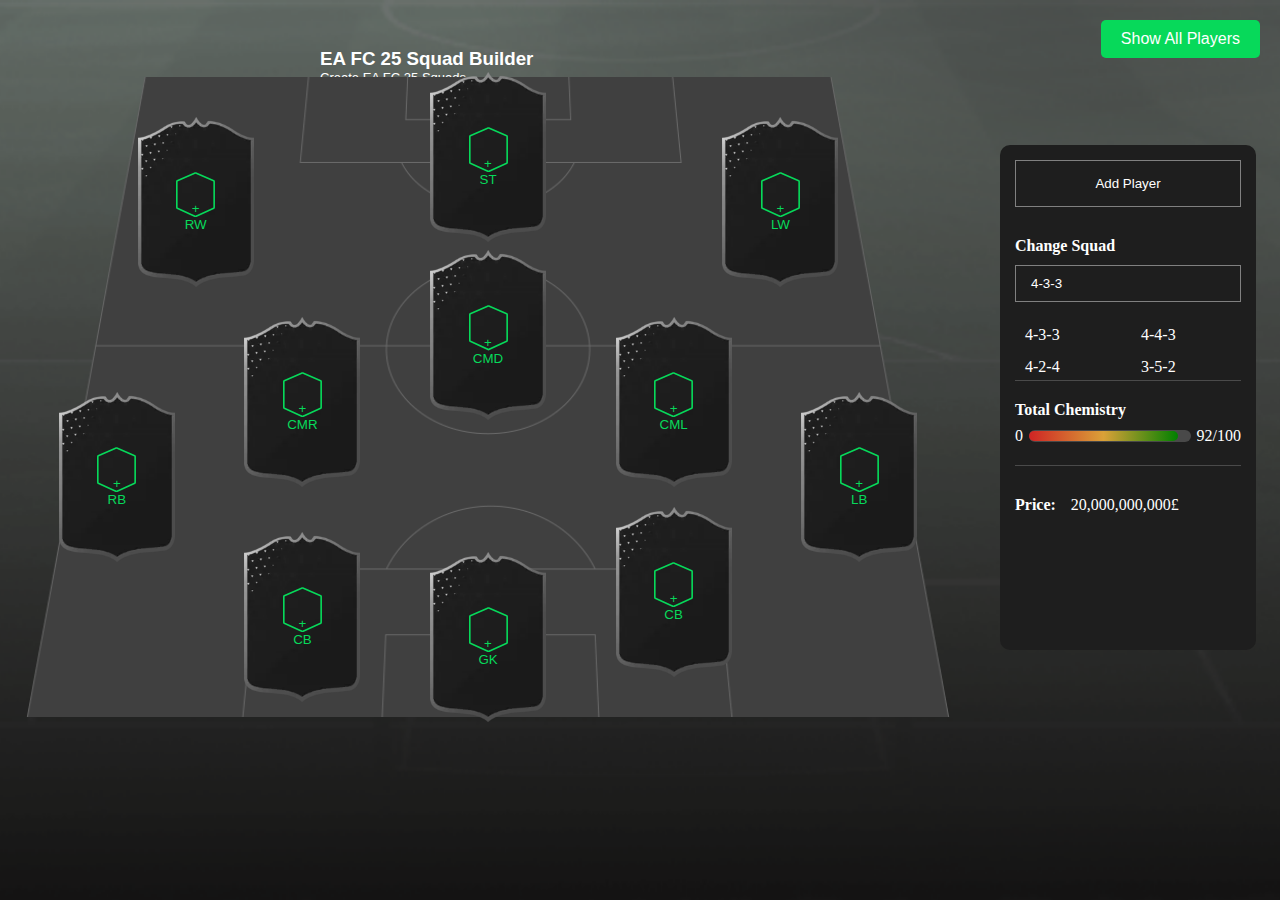
==== commit df9c3bd6: "la jout des joueurx au terrain et pres" ====
--- a/page/index.html
+++ b/page/index.html
@@ -91,8 +91,9 @@
             </div>
             <section class="info-squad">
                 <div class="btn">
-                    <button>Add Player</button>
-                </div>
+                    <button id="addPlayerBtn">Add Player</button>
+                  </div>
+                  
                 <div class="lineup">
                     <h4>Change Squad</h4>
                     <button class="select-lineup">
@@ -132,67 +133,11 @@
                     <p>20,000,000,000£</p>
                 </div>
             </section>
-            
+            <div id="form-container" class="hidden"></div>
         </div>
         
     </div>
-    <div class="replasent">
-        <div data-position="GK" class="container-replasent">
-            <button class="cards-container" id="remplacent">
-                <svg class="" viewBox="0 0 36 42" fill="none" width="36"><path d="M18.6275 41.711L18.3137 41.0298C18.1146 41.1215 17.8854 41.1215 17.6863 41.0298L17.3726 41.711L17.6863 41.0298L1.18627 33.4311C0.920355 33.3087 0.75 33.0427 0.75 32.7499V8.7248C0.75 8.42506 0.928458 8.15411 1.20383 8.03575L17.7038 0.943648C17.8929 0.862375 18.1071 0.862375 18.2962 0.943648L34.7962 8.03575C35.0715 8.15411 35.25 8.42506 35.25 8.7248V32.7499C35.25 33.0427 35.0796 33.3087 34.8137 33.4311L18.3137 41.0298L18.6275 41.711Z" stroke="currentColor" stroke-width="1.5"></path></svg>
-                <div class="plus">+</div>
-                <span class="positions">LW</span>
-            
-            </button>
     
-            <button class="cards-container" id="remplacent">
-                <svg class="" viewBox="0 0 36 42" fill="none" width="36"><path d="M18.6275 41.711L18.3137 41.0298C18.1146 41.1215 17.8854 41.1215 17.6863 41.0298L17.3726 41.711L17.6863 41.0298L1.18627 33.4311C0.920355 33.3087 0.75 33.0427 0.75 32.7499V8.7248C0.75 8.42506 0.928458 8.15411 1.20383 8.03575L17.7038 0.943648C17.8929 0.862375 18.1071 0.862375 18.2962 0.943648L34.7962 8.03575C35.0715 8.15411 35.25 8.42506 35.25 8.7248V32.7499C35.25 33.0427 35.0796 33.3087 34.8137 33.4311L18.3137 41.0298L18.6275 41.711Z" stroke="currentColor" stroke-width="1.5"></path></svg>
-                <div class="plus">+</div>
-                <span class="positions">LW</span>
-            
-            </button>
-    
-            <button class="cards-container" id="remplacent">
-                <svg class="" viewBox="0 0 36 42" fill="none" width="36"><path d="M18.6275 41.711L18.3137 41.0298C18.1146 41.1215 17.8854 41.1215 17.6863 41.0298L17.3726 41.711L17.6863 41.0298L1.18627 33.4311C0.920355 33.3087 0.75 33.0427 0.75 32.7499V8.7248C0.75 8.42506 0.928458 8.15411 1.20383 8.03575L17.7038 0.943648C17.8929 0.862375 18.1071 0.862375 18.2962 0.943648L34.7962 8.03575C35.0715 8.15411 35.25 8.42506 35.25 8.7248V32.7499C35.25 33.0427 35.0796 33.3087 34.8137 33.4311L18.3137 41.0298L18.6275 41.711Z" stroke="currentColor" stroke-width="1.5"></path></svg>
-                <div class="plus">+</div>
-                <span class="positions">LW</span>
-            
-            </button>
-    
-            <button class="cards-container" id="remplacent">
-                <svg class="" viewBox="0 0 36 42" fill="none" width="36"><path d="M18.6275 41.711L18.3137 41.0298C18.1146 41.1215 17.8854 41.1215 17.6863 41.0298L17.3726 41.711L17.6863 41.0298L1.18627 33.4311C0.920355 33.3087 0.75 33.0427 0.75 32.7499V8.7248C0.75 8.42506 0.928458 8.15411 1.20383 8.03575L17.7038 0.943648C17.8929 0.862375 18.1071 0.862375 18.2962 0.943648L34.7962 8.03575C35.0715 8.15411 35.25 8.42506 35.25 8.7248V32.7499C35.25 33.0427 35.0796 33.3087 34.8137 33.4311L18.3137 41.0298L18.6275 41.711Z" stroke="currentColor" stroke-width="1.5"></path></svg>
-                <div class="plus">+</div>
-                <span class="positions">LW</span>
-            
-            </button>
-    
-            <button class="cards-container" id="remplacent">
-                <svg class="" viewBox="0 0 36 42" fill="none" width="36"><path d="M18.6275 41.711L18.3137 41.0298C18.1146 41.1215 17.8854 41.1215 17.6863 41.0298L17.3726 41.711L17.6863 41.0298L1.18627 33.4311C0.920355 33.3087 0.75 33.0427 0.75 32.7499V8.7248C0.75 8.42506 0.928458 8.15411 1.20383 8.03575L17.7038 0.943648C17.8929 0.862375 18.1071 0.862375 18.2962 0.943648L34.7962 8.03575C35.0715 8.15411 35.25 8.42506 35.25 8.7248V32.7499C35.25 33.0427 35.0796 33.3087 34.8137 33.4311L18.3137 41.0298L18.6275 41.711Z" stroke="currentColor" stroke-width="1.5"></path></svg>
-                <div class="plus">+</div>
-                <span class="positions">LW</span>
-            
-            </button>
-    
-            <button class="cards-container" id="remplacent">
-                <svg class="" viewBox="0 0 36 42" fill="none" width="36"><path d="M18.6275 41.711L18.3137 41.0298C18.1146 41.1215 17.8854 41.1215 17.6863 41.0298L17.3726 41.711L17.6863 41.0298L1.18627 33.4311C0.920355 33.3087 0.75 33.0427 0.75 32.7499V8.7248C0.75 8.42506 0.928458 8.15411 1.20383 8.03575L17.7038 0.943648C17.8929 0.862375 18.1071 0.862375 18.2962 0.943648L34.7962 8.03575C35.0715 8.15411 35.25 8.42506 35.25 8.7248V32.7499C35.25 33.0427 35.0796 33.3087 34.8137 33.4311L18.3137 41.0298L18.6275 41.711Z" stroke="currentColor" stroke-width="1.5"></path></svg>
-                <div class="plus">+</div>
-                <span class="positions">LW</span>
-            
-            </button>
-    
-            <button class="cards-container" id="remplacent">
-                <svg class="" viewBox="0 0 36 42" fill="none" width="36"><path d="M18.6275 41.711L18.3137 41.0298C18.1146 41.1215 17.8854 41.1215 17.6863 41.0298L17.3726 41.711L17.6863 41.0298L1.18627 33.4311C0.920355 33.3087 0.75 33.0427 0.75 32.7499V8.7248C0.75 8.42506 0.928458 8.15411 1.20383 8.03575L17.7038 0.943648C17.8929 0.862375 18.1071 0.862375 18.2962 0.943648L34.7962 8.03575C35.0715 8.15411 35.25 8.42506 35.25 8.7248V32.7499C35.25 33.0427 35.0796 33.3087 34.8137 33.4311L18.3137 41.0298L18.6275 41.711Z" stroke="currentColor" stroke-width="1.5"></path></svg>
-                <div class="plus">+</div>
-                <span class="positions">LW</span>
-            
-            </button>
-
-        </div>
-                
-
-
-    
-    </div>
    
     <section class="theall hidden"  >
     <div id="card-container" ></div>
--- a/styll/styl.css
+++ b/styll/styl.css
@@ -145,12 +145,12 @@
     top: 6em;
 }
 #cmd{
-    position: absolute;
-    grid-column-start: 3;
-    grid-column-end: 4;
-    grid-row-start:2 ;
-    grid-row-end: 3;
-    top: 4em;
+  position: absolute;
+  grid-column-start: 3;
+  grid-column-end: 4;
+  grid-row-start: 2;
+  grid-row-end: 3;
+  top: 1em;
     
 }
 #lw{
@@ -1693,6 +1693,87 @@
   }
 
 
-
-  
-
+  #addPlayerForm{
+    position: absolute;
+    top: 0;
+    left: 0;
+    width: 30vw;
+    height: 60vh;
+    color: #059b41;
+    background-color: rgba(0, 0, 0, 0.7);
+    display: flex
+;
+    flex-direction: column;
+    justify-content: center;
+    z-index: 1000;
+    backdrop-filter: blur(10px);
+    overflow-y: scroll;
+    top: 210px;
+    left: 203px;
+    color: #059b41;
+    border-radius: 15px;
+    border: solid;
+    gap: 10px;
+    /* flex-wrap: wrap; */
+    padding: 10px;
+    align-items: center;
+    scrollbar-width:none ;
+
+  }
+
+  #addPlayerForm input,select,option{
+  height: 100px;
+    width: 450px;
+    color: #688573;
+    border-radius: 5px;
+    border: solid;
+    background: transparent;
+    
+  
+}
+
+#addPlayerForm button{
+  border: #f5f5f5;
+  border: solid;
+  border-radius: 5px;
+  color: #5de029;
+  width: 40%;
+  height: 60px;
+  
+}
+
+.delete-btn {
+  position: absolute;
+  top: 10px;
+  right: 10px;
+  background-color: red;
+  color: white;
+  border: none;
+  border-radius: 50%;
+  padding: 5px 10px;
+  cursor: pointer;
+  font-size: 16px;
+}
+
+.delete-btn.hidden {
+  display: none;
+}
+
+.player-card {
+  position: relative;
+  padding: 10px;
+
+  margin: 10px;
+  border-radius: 8px;
+  display: inline-block;
+  width: 200px;
+  text-align: center;
+}
+
+
+
+
+  
+
+
+
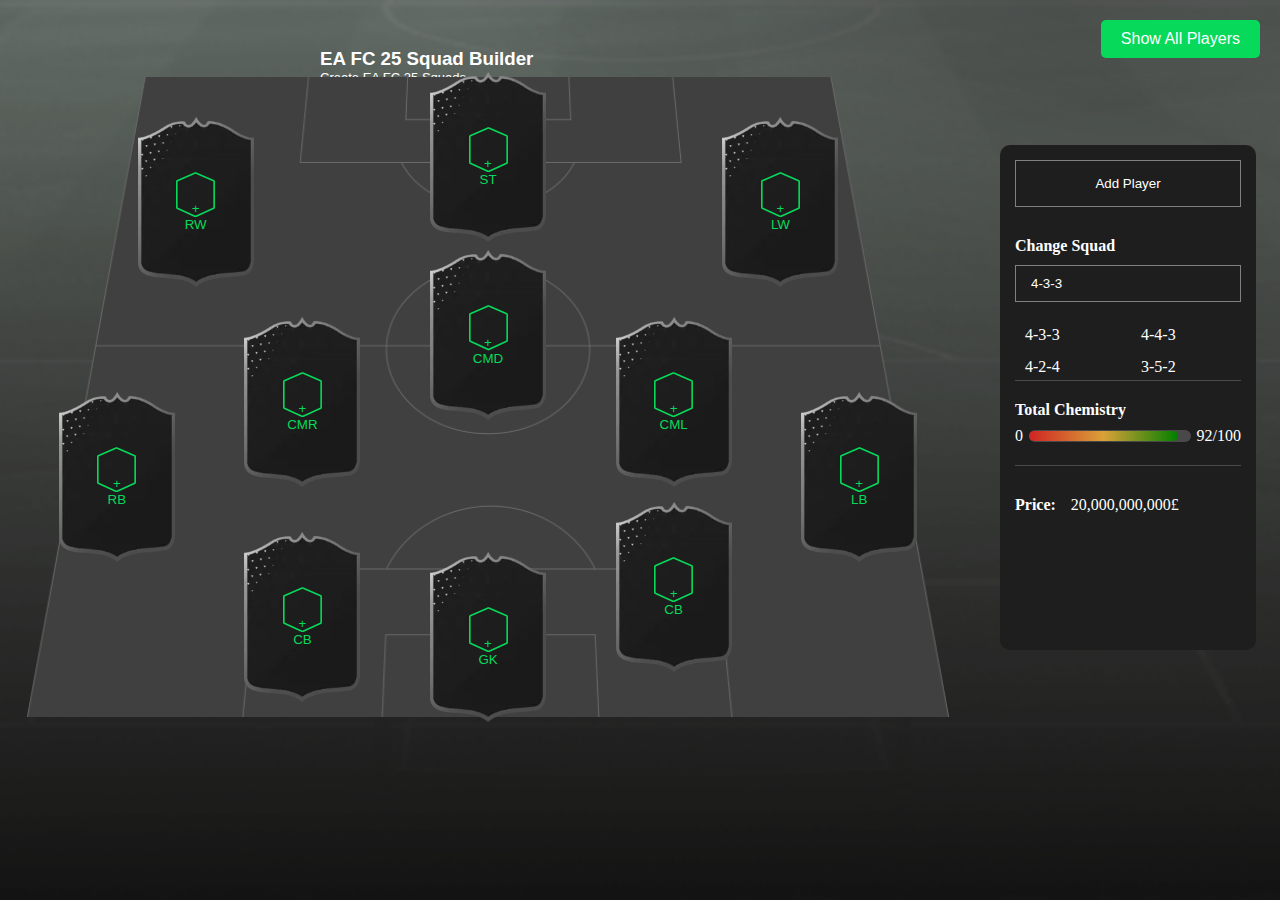
==== commit e8718b22: "la jout des joueurx au terrain et fait" ====
--- a/page/index.html
+++ b/page/index.html
@@ -58,13 +58,13 @@
                 <span class="positions">CMR</span>
             </button>
 
-            <button class="cards-container" id="cb1">
+            <button class="cards-container cb1" id="cb" >
                 <svg class="" viewBox="0 0 36 42" fill="none" width="30%"><path d="M18.6275 41.711L18.3137 41.0298C18.1146 41.1215 17.8854 41.1215 17.6863 41.0298L17.3726 41.711L17.6863 41.0298L1.18627 33.4311C0.920355 33.3087 0.75 33.0427 0.75 32.7499V8.7248C0.75 8.42506 0.928458 8.15411 1.20383 8.03575L17.7038 0.943648C17.8929 0.862375 18.1071 0.862375 18.2962 0.943648L34.7962 8.03575C35.0715 8.15411 35.25 8.42506 35.25 8.7248V32.7499C35.25 33.0427 35.0796 33.3087 34.8137 33.4311L18.3137 41.0298L18.6275 41.711Z" stroke="currentColor" stroke-width="1.5"></path></svg>
                 <div class="plus">+</div>
                 <span class="positions">CB</span>
             </button>
 
-            <button class="cards-container" id="cb2">
+            <button class="cards-container cb2" id="cb">
                 <svg class="" viewBox="0 0 36 42" fill="none" width="30%"><path d="M18.6275 41.711L18.3137 41.0298C18.1146 41.1215 17.8854 41.1215 17.6863 41.0298L17.3726 41.711L17.6863 41.0298L1.18627 33.4311C0.920355 33.3087 0.75 33.0427 0.75 32.7499V8.7248C0.75 8.42506 0.928458 8.15411 1.20383 8.03575L17.7038 0.943648C17.8929 0.862375 18.1071 0.862375 18.2962 0.943648L34.7962 8.03575C35.0715 8.15411 35.25 8.42506 35.25 8.7248V32.7499C35.25 33.0427 35.0796 33.3087 34.8137 33.4311L18.3137 41.0298L18.6275 41.711Z" stroke="currentColor" stroke-width="1.5"></path></svg>
                 <div class="plus">+</div>
                 <span class="positions">CB</span>
--- a/styll/styl.css
+++ b/styll/styl.css
@@ -109,7 +109,7 @@
     grid-row-end: 4;
 
 }
-#cb2{
+.cb2{
     position: absolute;
     grid-column-start: 2;
     grid-column-end: 3;
@@ -118,13 +118,13 @@
     margin-bottom: 3em;
    
 }
-#cb1{
-    position: absolute;
-    grid-column-start: 4;
-    grid-column-end: 5;
-    grid-row-start:4 ;
-    grid-row-end: 5;
-    bottom: 3em;
+.cb1{
+  position: absolute;
+  grid-column-start: 4;
+  grid-column-end: 5;
+  grid-row-start: 4;
+  grid-row-end: 5;
+  top: -55px;
    
 }
 
@@ -322,44 +322,44 @@
 }
 
 .player-card .photo{
-    margin-bottom: -4px;
-    position: relative;
-    top: 41px;
-    right: -23px;
-    width: 125px;
+  margin-bottom: -4px;
+  position: relative;
+  top: 36px;
+  right: -24px;
+  width: 79px;
 }
 
 .rating {
-    position: absolute;
-    top: 25px;
-    left: 29px;
-    font-size: 31px;
-    font-weight: bold;
-    color: #4d331f;
+  position: absolute;
+  top: 11px;
+  left: 21px;
+  font-size: 26px;
+  font-weight: bold;
+  color: #4d331f;
 }
 
 .position {
-    position: absolute;
-    top: 88px;
-    right: 133px;
-    font-size: 16px;
-    font-weight: bold;
-    color: #4d331f;
+  position: absolute;
+  top: 71px;
+  right: 94px;
+  font-size: 13px;
+  font-weight: bold;
+  color: #4d331f;
 }
 
 .stats {
-    gap: 4px;
-    margin-top: 10px;
-    display: flex
-;
-    justify-content: center;
-    position: relative;
-    top: 32px;
-    left: 6px;
-    width: 156px;
-    color: #4d331f;
-    font-size: 12px;
-    font-weight: bold;
+  gap: 0px;
+  margin-top: 10px;
+  display: flex
+;
+  justify-content: center;
+  position: absolute;
+  top: 134px;
+  left: 19px;
+  width: 106px;
+  color: #4d331f;
+  font-size: 7px;
+  font-weight: bold;
 }
 
 .stat {
@@ -369,24 +369,25 @@
 color: #4d331f;
 }
 .logo{
-    position: absolute;
-    top: 242px;
-    right: 66px;
-    width: 19px;
+  position: absolute;
+  top: 163px;
+  right: 69px;
+  width: 15px;
+
 }
 .name{
-    position: relative;
-    top: 46px;
-    left: 5px;
-    color: #4d331f;
-    font-size: 17px;
-    font-weight: bold;
+  position: relative;
+  top: 41px;
+  left: 4px;
+  color: #4d331f;
+  font-size: 13px;
+  font-weight: bold;
 }
 .flag{
-    position: relative;
-    top: 35px;
-    left: 65px;
-    width: 16px;
+  position: relative;
+  top: 61px;
+  left: 66px;
+  width: 13px;
 }
 .theall{
 
@@ -1697,7 +1698,7 @@
     position: absolute;
     top: 0;
     left: 0;
-    width: 30vw;
+    width: 18vw;
     height: 60vh;
     color: #059b41;
     background-color: rgba(0, 0, 0, 0.7);
@@ -1708,8 +1709,8 @@
     z-index: 1000;
     backdrop-filter: blur(10px);
     overflow-y: scroll;
-    top: 210px;
-    left: 203px;
+    top: 83px;
+    left: 1079px;
     color: #059b41;
     border-radius: 15px;
     border: solid;
@@ -1717,13 +1718,13 @@
     /* flex-wrap: wrap; */
     padding: 10px;
     align-items: center;
-    scrollbar-width:none ;
+    scrollbar-width: none;
 
   }
 
   #addPlayerForm input,select,option{
-  height: 100px;
-    width: 450px;
+    height: 100px;
+    width: 80%;
     color: #688573;
     border-radius: 5px;
     border: solid;
@@ -1762,18 +1763,18 @@
 .player-card {
   position: relative;
   padding: 10px;
-
   margin: 10px;
   border-radius: 8px;
   display: inline-block;
-  width: 200px;
+  width: 138px;
   text-align: center;
-}
-
-
-
-
-  
-
-
-
+  height: 199px;
+}
+
+
+
+
+  
+
+
+
